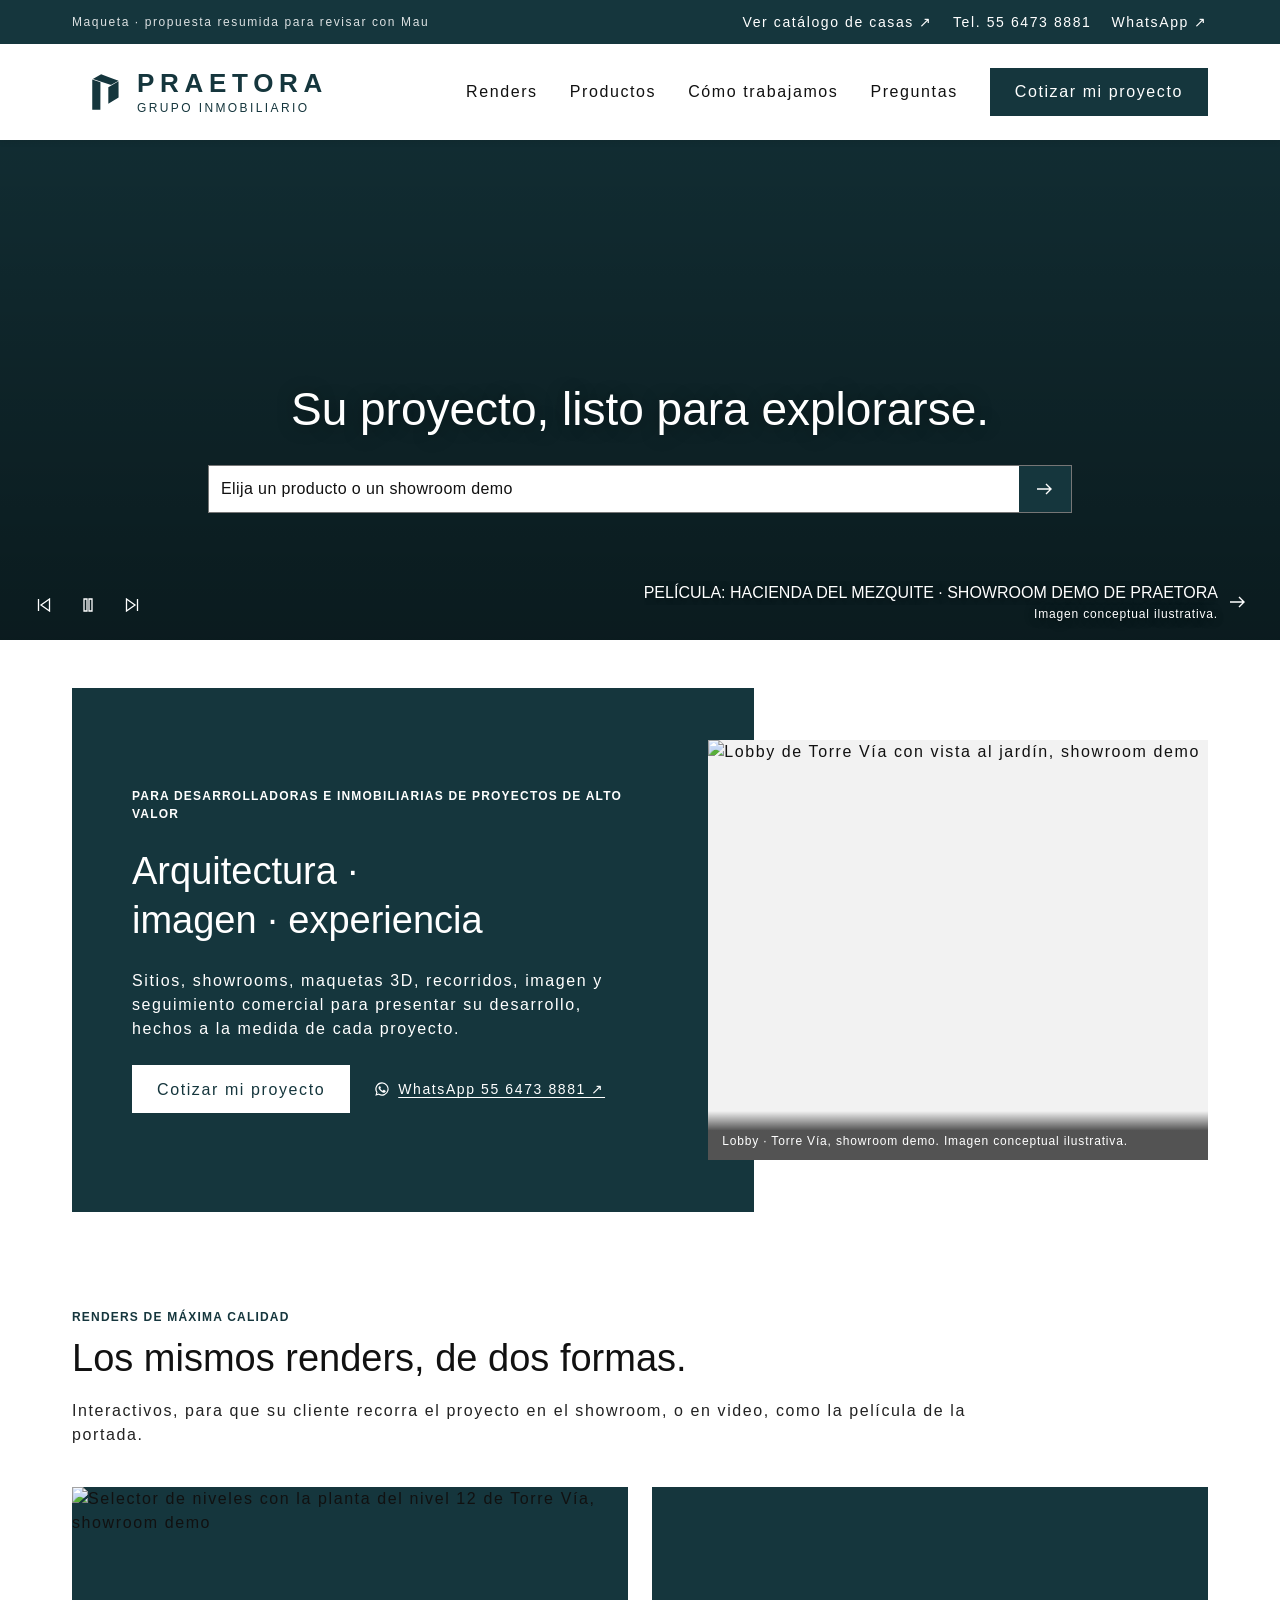
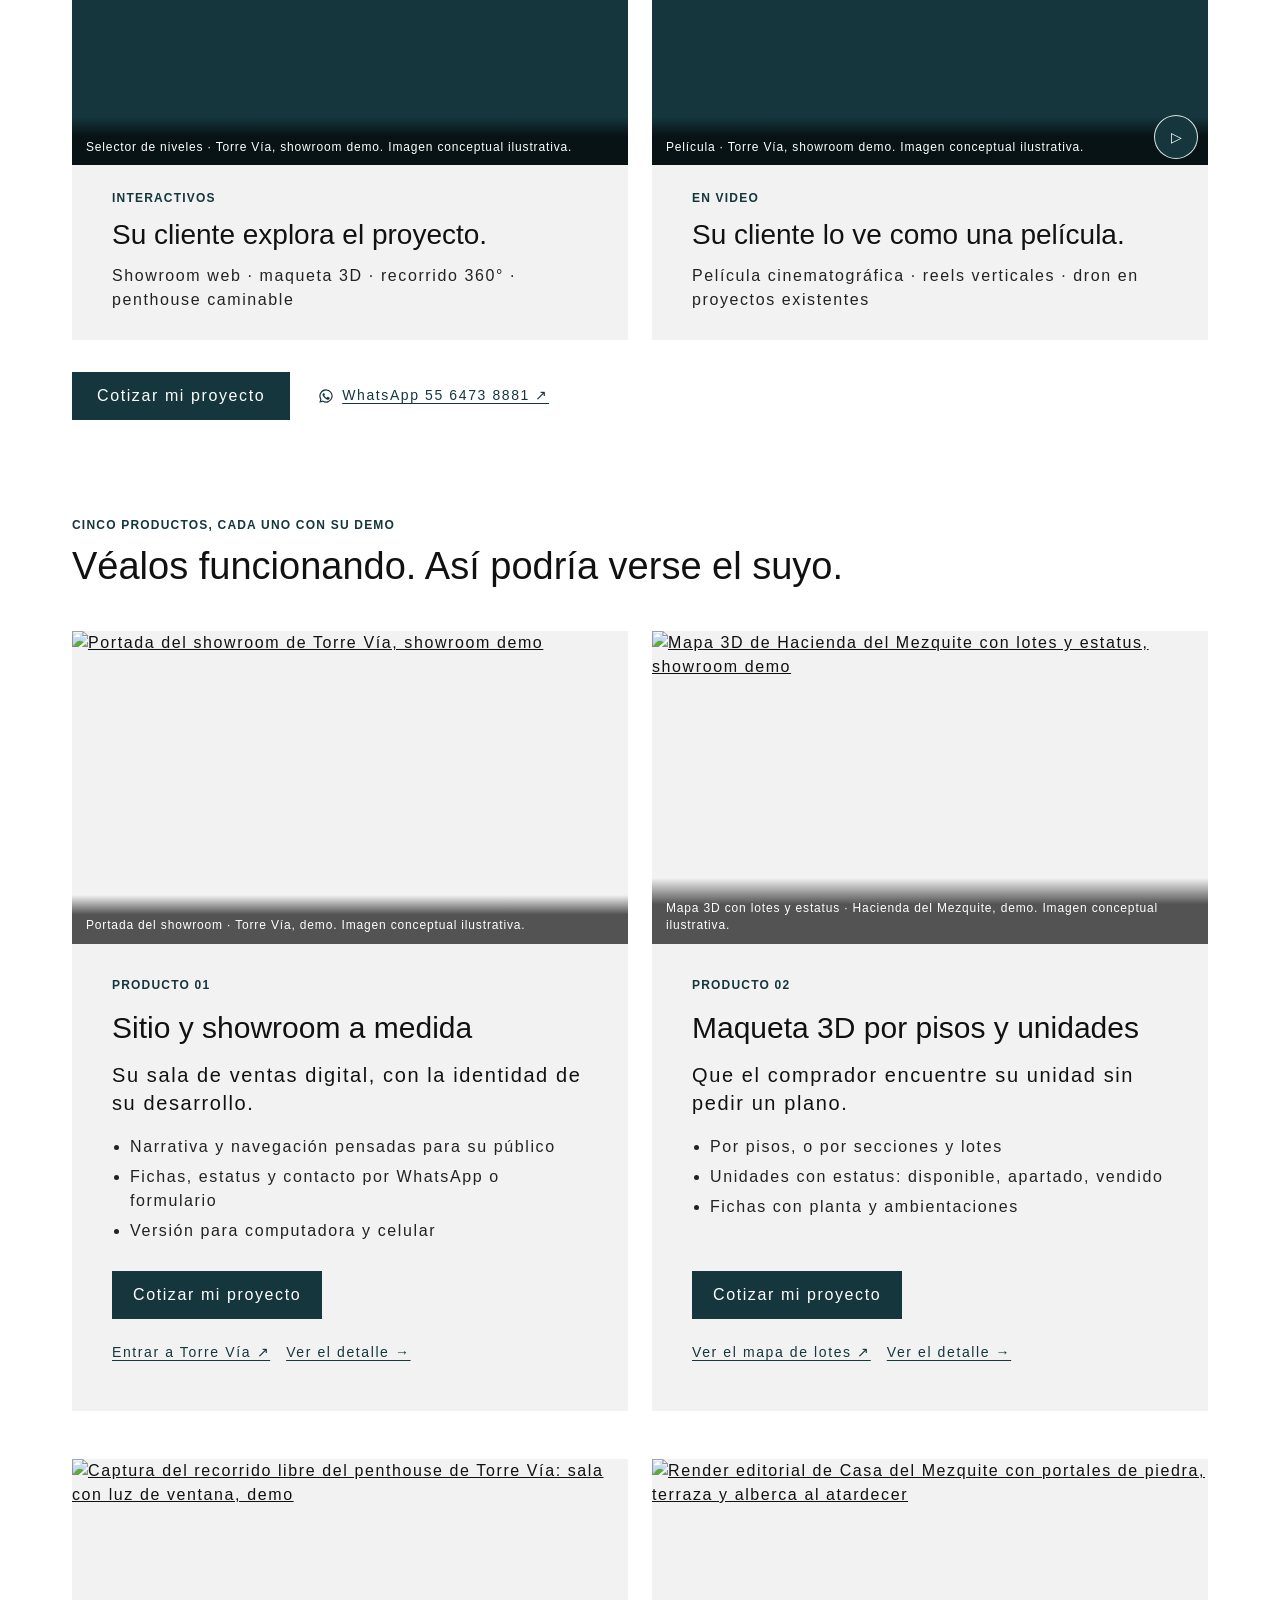
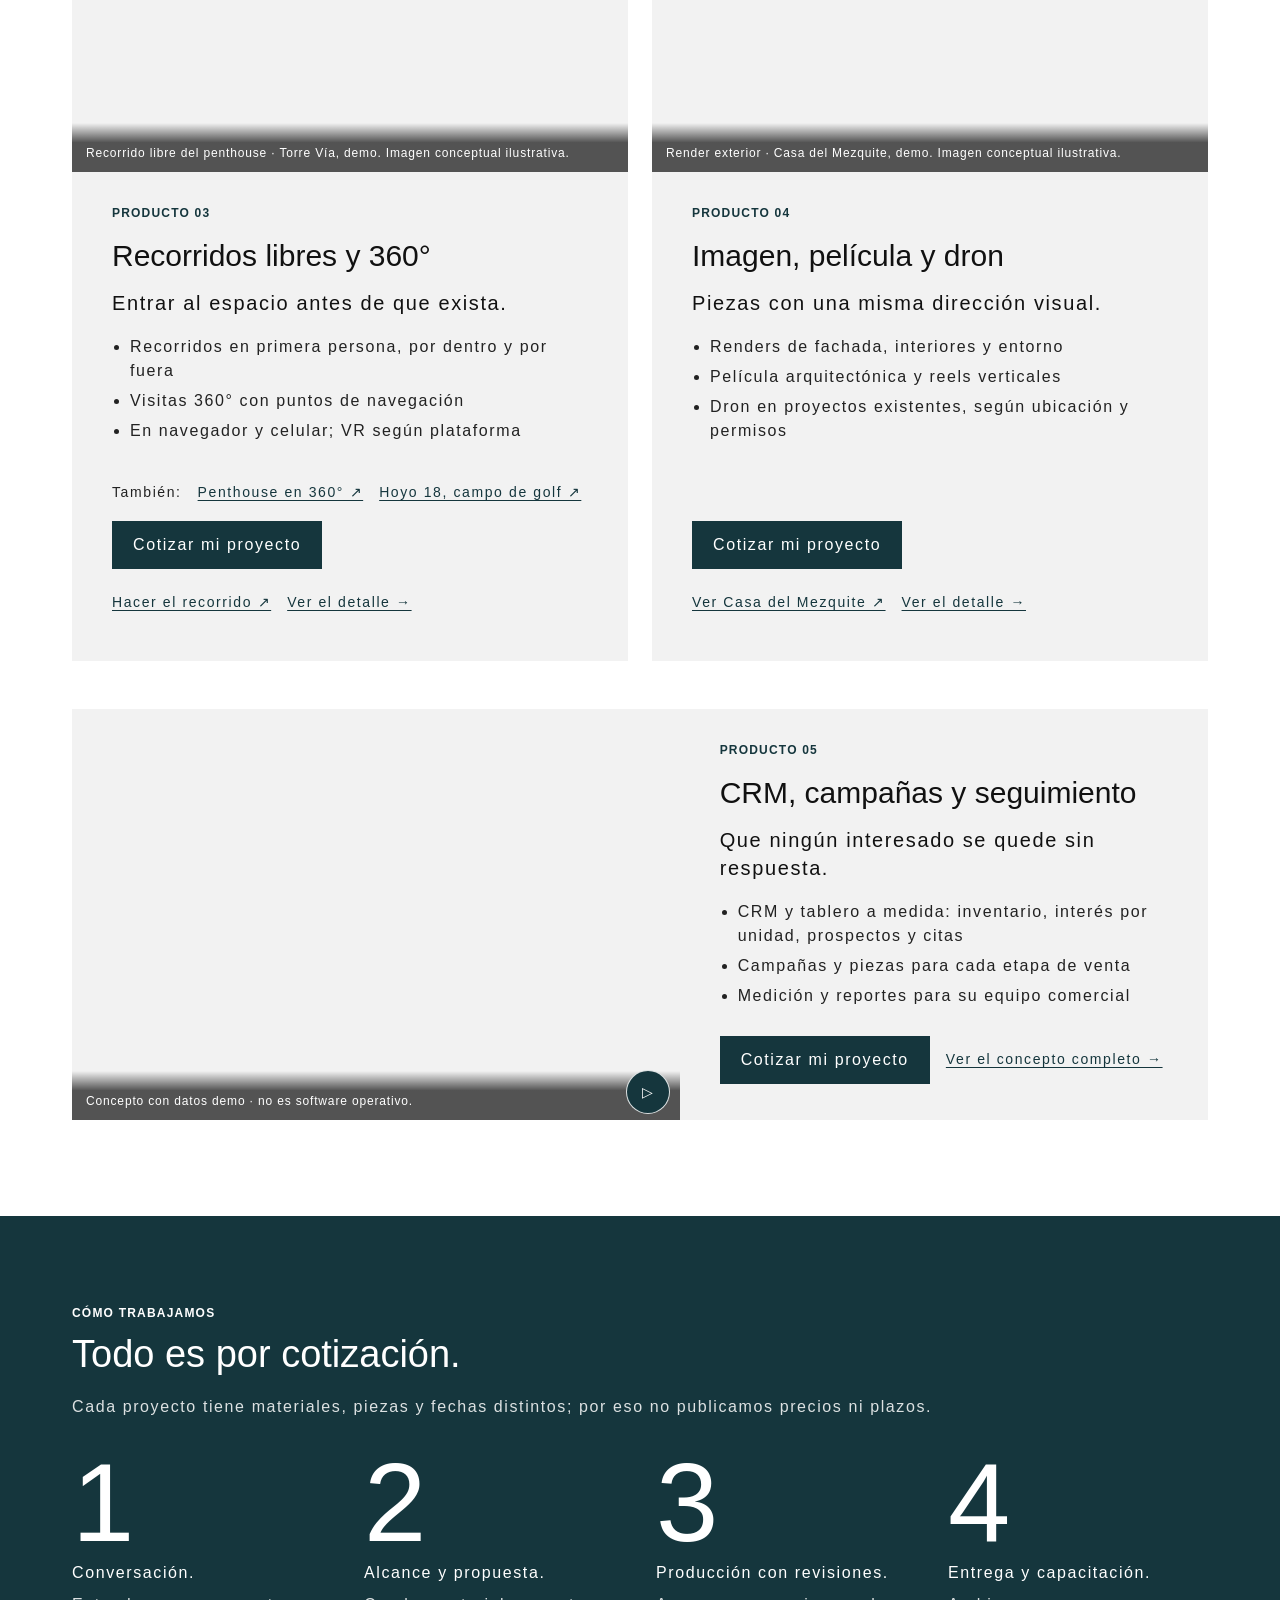
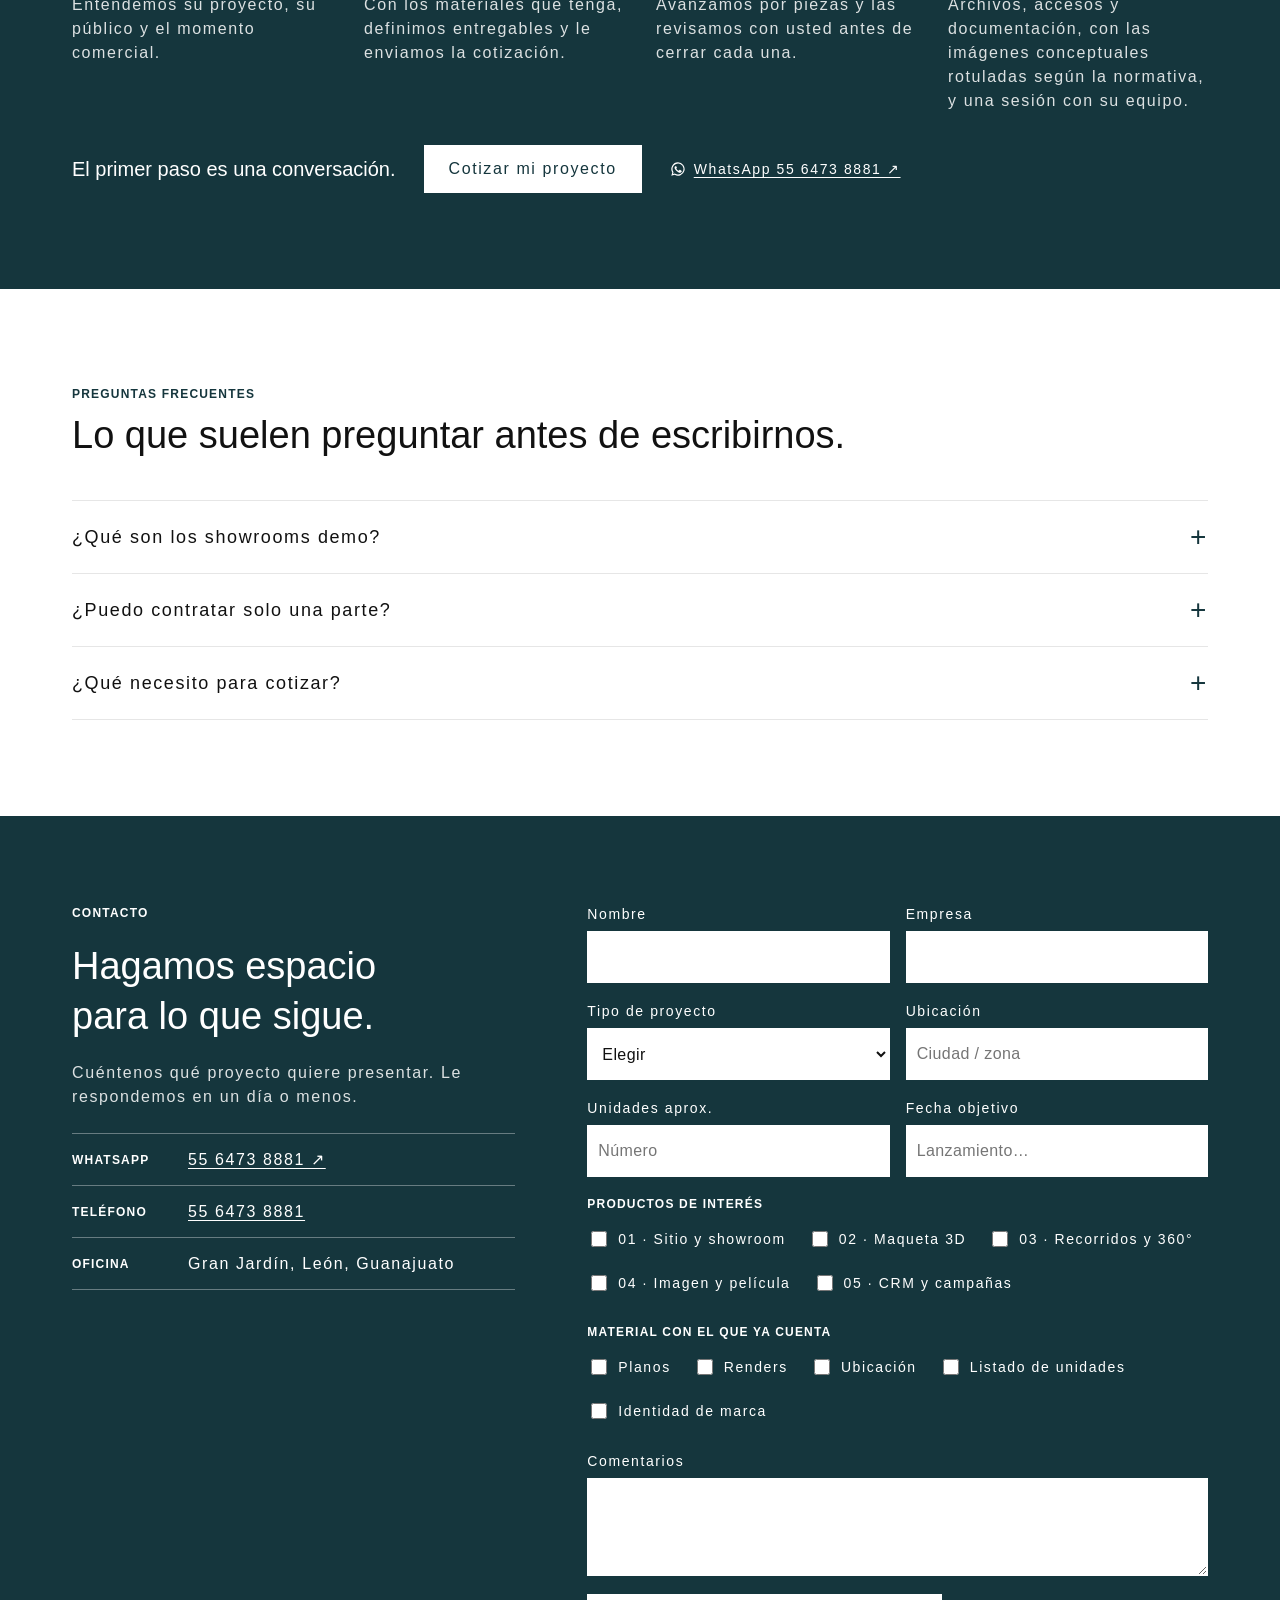
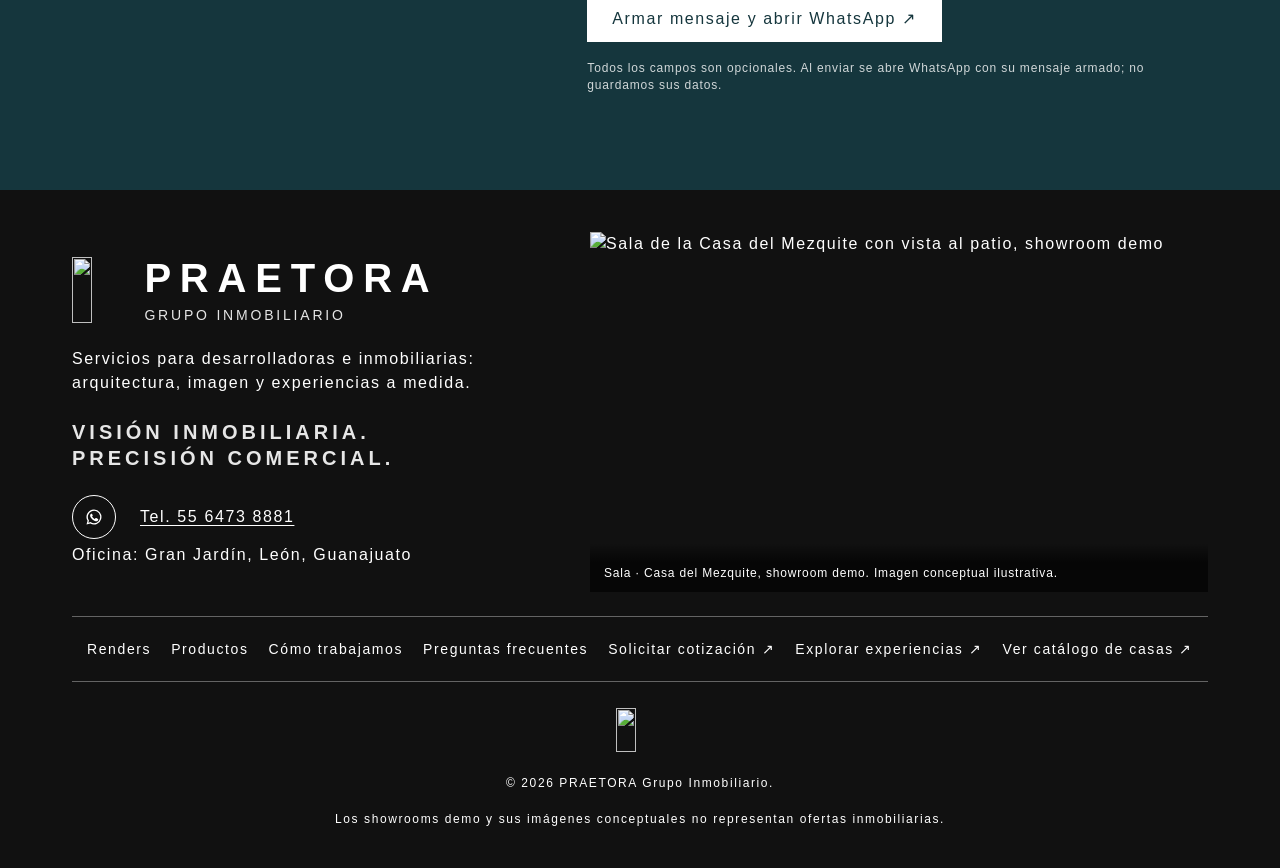
==== desarrolladores/index.html @ 9be1e118 "Vista previa del sitio V1 (PR #8) y Servicios para desarrolladores en azul Para que Julio lo muestre" ====
<!doctype html>
<html lang="es">
<head>
<meta charset="utf-8">
<meta name="viewport" content="width=device-width, initial-scale=1">
<title>Servicios PRAETORA · propuesta resumida</title>
<meta name="description" content="Maqueta de una versión resumida de servicios.praetora.mx/es: cada idea una vez, los renders en dos formas, cada producto con su demo y un solo cierre con el formulario.">
<meta name="robots" content="noindex, nofollow">
<link rel="icon" href="https://servicios.praetora.mx/brand/praetora/praetora-isotipo-negro.svg" type="image/svg+xml">
<link rel="stylesheet" href="https://use.typekit.net/eyy5hrp.css">
<style>
/* Mismo sistema que la página de Mau (Home.module.css): tipografía y medidas.
   Color: manda el azul de PRAETORA (#15363D), el del logo: botones, enlaces de acción, foco, el logo,
   la barra superior y tres bloques en azul (la intro, «Cómo trabajamos» y el contacto), nunca dos pegados.
   Lo demás, blanco y los neutros de siempre. Ningún texto por debajo de 4.5:1. */
:root{
  --white:#FFFFFF;--panel:#F2F2F2;--ink:#111111;--ink-2:#222222;--muted:#767676;
  --rule:#E6E6E6;--blue:#15363D;
  /* Sobre el azul: el texto secundario va en blanco al 85 % (9.8:1) y el chico en blanco al 80 % (8.8:1). */
  --white-85:rgba(255,255,255,.85);--white-80:rgba(255,255,255,.8);--rule-on-blue:rgba(255,255,255,.35);
  --font:"acumin-pro",-apple-system,"Segoe UI",Helvetica,Arial,sans-serif;
  --track:1.6px;--header-h:140px;--gutter:72px;
}
*,*::before,*::after{box-sizing:border-box}
[hidden]{display:none!important}
html{scroll-behavior:smooth}
body{margin:0;background:var(--white);color:var(--ink);font-family:var(--font);font-size:16px;line-height:24px;letter-spacing:var(--track);padding-top:var(--header-h);overflow-x:clip}
h1,h2,h3,h4,p,ul,ol,figure{margin:0}
a{color:inherit}
img,video{display:block}
[id]{scroll-margin-top:calc(var(--header-h) + 16px)}
a:focus-visible,button:focus-visible,input:focus-visible,select:focus-visible,summary:focus-visible,textarea:focus-visible{outline:2px solid var(--blue);outline-offset:3px}
/* Sobre azul y sobre el pie, el anillo es blanco. */
.footer :focus-visible,.unreal :focus-visible,.azul :focus-visible,.utility :focus-visible{outline-color:var(--white)!important}
/* Sobre la portada y los videos: contorno blanco con sombra #111, para que se vea sobre claro y sobre oscuro. */
.hero :focus-visible,.formaMedia :focus-visible,.prodMedia :focus-visible,.moviePlay:focus-visible{outline:2px solid var(--white)!important;outline-offset:2px!important;box-shadow:0 0 0 6px var(--ink)}
.srOnly{position:absolute!important;width:1px;height:1px;padding:0;margin:-1px;overflow:hidden;clip:rect(0 0 0 0);white-space:nowrap;border:0}
.wrap{width:min(1296px,calc(100% - 2 * var(--gutter)));margin-inline:auto}
.label,.eyebrow{font-size:12px;line-height:18px;font-weight:700;letter-spacing:1.2px;text-transform:uppercase;color:var(--blue)}
.h2{font-size:38px;line-height:49.4px;font-weight:300;letter-spacing:0;text-wrap:balance}
.lead{font-size:20px;line-height:28px;font-weight:400}
.textLink{display:inline-flex;align-items:center;gap:8px;min-height:44px;font-size:14px;line-height:21px;color:var(--blue);text-decoration:underline;text-underline-offset:3px;white-space:nowrap}
.textLink:hover{text-decoration-thickness:2px}
.textLink svg{flex:0 0 auto}
.button{display:inline-flex;align-items:center;justify-content:center;min-height:48px;padding:0 24px;background:var(--blue);color:var(--white)!important;font:500 16px/19.2px var(--font);letter-spacing:var(--track);text-decoration:none;border:1px solid var(--blue);cursor:pointer;transition:background .2s,color .2s,border-color .2s}
.button:hover{background:var(--white);color:var(--blue)!important}

/* Bloques en azul: texto blanco (el secundario al 85 %), botón invertido (blanco con texto azul),
   enlaces y casillas en blanco. */
.azul{background:var(--blue);color:var(--white)}
.azul .label,.azul .eyebrow{color:var(--white)}
.azul .textLink{color:var(--white)}
.azul .button{background:var(--white);border-color:var(--white);color:var(--blue)!important}
.azul .button:hover{background:transparent;color:var(--white)!important}

/* Encabezado */
.header{position:fixed;inset:0 0 auto 0;z-index:60;background:var(--white);box-shadow:0 2px 6px rgba(0,0,0,.08)}
/* La barra de arriba va en azul, con el texto en blanco. */
.utility{height:44px;background:var(--blue)}
.utilityInner{height:100%;display:flex;justify-content:flex-end;align-items:center;gap:20px}
.utility a{display:inline-flex;align-items:center;min-height:44px;font-size:14px;line-height:20px;text-decoration:none;color:var(--white)}
.utility a:hover{text-decoration:underline;text-underline-offset:3px}
.utilityNote{margin-right:auto;font-size:12px;line-height:18px;color:var(--white-85)}
.mainBar{height:96px}
.mainBarInner{height:100%;display:flex;align-items:center;justify-content:space-between;gap:24px}
/* El logo completo va en el azul de la marca: el isotipo oficial (praetora-simbolo.svg) y el nombre. */
.logo{display:inline-flex;align-items:center;gap:14px;min-height:44px;text-decoration:none;color:var(--blue);padding-left:16px}
.logoMark{height:44px;width:auto;aspect-ratio:477/601;flex:0 0 auto}
.logoText{display:flex;flex-direction:column}
.logoTitle{font:600 26px/1 var(--font);letter-spacing:.22em;text-transform:uppercase}
.logoSub{margin-top:6px;font:500 12px/1 var(--font);letter-spacing:.2em;text-transform:uppercase}
.nav,.navLinks{display:flex;align-items:center}
.navLinks{gap:32px;list-style:none;padding:0;margin:0 32px 0 0}
.navLinks a{display:block;font:500 16px/44px var(--font);letter-spacing:var(--track);text-decoration:none;color:var(--ink);background:linear-gradient(currentColor,currentColor) 0 100%/0 1px no-repeat;transition:background-size .25s,color .25s}
.navLinks a:hover{background-size:100% 1px;color:var(--blue)}
.barCta{display:none}
.menuButton{display:none;width:44px;height:44px;border:0;background:none;color:var(--ink);cursor:pointer;padding:10px}
.menuButton span{display:block;height:2px;background:currentColor;margin:5px 0;transition:transform .2s,opacity .2s}
.menuOpen .menuButton span:first-child{transform:translateY(7px) rotate(45deg)}
.menuOpen .menuButton span:nth-child(2){opacity:0}
.menuOpen .menuButton span:nth-child(3){transform:translateY(-7px) rotate(-45deg)}
.drawer{display:none}

/* Portada (igual a la de Mau) */
.hero{position:relative;height:500px;overflow:hidden;background:var(--blue);color:var(--white)}
.slide{position:absolute;inset:0;opacity:0;transition:opacity 1s ease}
.slideActive{opacity:1}
.slide img,.slide video{position:absolute;inset:0;width:100%;height:100%;object-fit:cover}
.heroShade{position:absolute;inset:0;background:linear-gradient(180deg,rgba(0,0,0,.18),rgba(0,0,0,.34) 45%,rgba(0,0,0,.5));pointer-events:none}
.heroCenter{position:absolute;left:50%;top:240px;transform:translateX(-50%);width:min(864px,calc(100% - 40px));display:flex;flex-direction:column;align-items:center;gap:25px;z-index:2}
.heroTitle{font:200 46px/59.8px var(--font);letter-spacing:0;text-align:center;text-shadow:0 1px 18px rgba(0,0,0,.4);text-wrap:balance}
.jump{width:100%;height:48px;display:flex;align-items:stretch;background:var(--white);border:1px solid var(--muted)}
.jump select,.jump button{border:0;background:transparent;color:var(--ink);cursor:pointer}
.jump select{flex:1;min-width:0;padding:0 12px;font:400 16px/24px var(--font);letter-spacing:.4px;appearance:none}
/* La flecha del selector es la acción: va en azul. */
.jump button{width:52px;display:grid;place-items:center;background:var(--blue);color:var(--white);transition:background .2s,color .2s}
.jump button:hover{background:var(--panel);color:var(--blue)}
.heroControls{position:absolute;left:22px;bottom:13px;display:flex;gap:0;z-index:2}
.heroControls button{width:44px;height:44px;border:0;background:none;color:var(--white);cursor:pointer;display:grid;place-items:center}
.heroCaption{position:absolute;right:34px;bottom:16px;min-height:44px;max-width:min(760px,calc(100% - 180px));display:flex;align-items:center;gap:12px;z-index:2;color:var(--white);text-decoration:none;font:400 16px/24px var(--font);letter-spacing:0;text-shadow:0 1px 10px rgba(0,0,0,.5)}
.heroCaption svg{flex:0 0 auto}
/* La leyenda cambia con la lámina (data-leyenda, data-nota y data-href en cada .slide). */
.heroCaptionText{display:flex;flex-direction:column;align-items:flex-end;min-width:0;text-align:right}
.heroCaptionTitulo{text-transform:uppercase;display:-webkit-box;-webkit-box-orient:vertical;-webkit-line-clamp:2;overflow:hidden}
.heroCaptionNota{font-size:12px;line-height:18px;letter-spacing:.84px}
.heroCaptionCorta{display:none}
.heroCaption:hover .heroCaptionTitulo{text-decoration:underline;text-underline-offset:3px}

/* Bloque partido (panel + imagen desfasada), como el de Mau; el panel va en azul (clase .azul). */
.split{position:relative;margin-top:48px}
.splitPanel{width:60%;display:flex;align-items:center;padding:60px 118px 60px 60px;min-height:calc(var(--mh,480px) + 104px)}
.splitText{display:flex;flex-direction:column;gap:24px;max-width:600px}
.splitMedia{position:absolute;top:52px;right:0;width:44%;height:var(--mh,480px);overflow:hidden;background:var(--panel)}
.splitMedia img{width:100%;height:100%;object-fit:cover}
.actions{display:flex;flex-wrap:wrap;align-items:center;gap:12px 24px}

/* Secciones */
.section{margin-top:96px}
.sectionHead{display:flex;flex-direction:column;gap:8px;margin-bottom:40px;max-width:900px}
.sectionHead p:not(.label){margin-top:8px;color:var(--ink-2)}
.caption{position:absolute;left:0;right:0;bottom:0;padding:22px 14px 10px;font-size:12px;line-height:16.8px;letter-spacing:.84px;color:var(--white);background:linear-gradient(rgba(0,0,0,0),rgba(0,0,0,.66) 40%)}
.caption.conBoton{padding-right:66px}
.moviePlay{position:absolute;right:10px;bottom:6px;z-index:2;width:44px;height:44px;border-radius:50%;border:1px solid rgba(255,255,255,.85);background:var(--blue);color:var(--white);cursor:pointer;display:grid;place-items:center;font-size:14px;letter-spacing:0}

/* CTA: uno principal y WhatsApp de apoyo */
.cta{margin-top:32px;display:flex;flex-wrap:wrap;align-items:center;gap:12px 28px}
.ctaLead{font-size:20px;line-height:28px;font-weight:300;letter-spacing:0}

/* Renders: los mismos, interactivos o en video */
.formas{display:grid;grid-template-columns:repeat(2,minmax(0,1fr));gap:24px}
.forma{display:flex;flex-direction:column;background:var(--panel)}
.formaMedia{position:relative;aspect-ratio:2/1;overflow:hidden;background:var(--blue)}
.formaMedia img,.formaMedia video{position:absolute;inset:0;width:100%;height:100%;object-fit:cover}
.formaText{display:flex;flex-direction:column;gap:10px;padding:24px 40px 28px}
.formaTitle{font-size:28px;line-height:36.4px;font-weight:300;letter-spacing:0;text-wrap:balance}
.modos{color:var(--ink-2)}

/* Recorrido en tiempo real (Unreal): arranca oculto y aparece cuando su video carga */
.unreal{margin-top:24px;display:grid;grid-template-columns:minmax(0,7fr) minmax(0,5fr);background:var(--blue);color:var(--white)}
.unrealMedia{position:relative;aspect-ratio:21/9;overflow:hidden;background:var(--blue)}
.unrealMedia video{position:absolute;inset:0;width:100%;height:100%;object-fit:cover}
.unrealText{display:flex;flex-direction:column;justify-content:center;gap:14px;padding:40px 48px}
.unreal .label{color:var(--white)}
.unrealTitle{font-size:34px;line-height:44.2px;font-weight:300;letter-spacing:0}

/* Productos: cada uno una vez, con su demo y una imagen */
.prodGrid{display:grid;grid-template-columns:1fr 1fr;gap:48px 24px}
.prod{display:flex;flex-direction:column;background:var(--panel)}
.prodMedia{position:relative;display:block;aspect-ratio:16/9;overflow:hidden;background:var(--panel)}
.prodMedia img,.prodMedia video{width:100%;height:100%;object-fit:cover;transition:transform .6s ease}
a.prodMedia:hover img{transform:scale(1.03)}
.prodPanel{flex:1;display:flex;flex-direction:column;gap:14px;padding:32px 40px 36px}
.prodTitle{font-size:30px;line-height:39px;font-weight:300;letter-spacing:0;text-wrap:balance}
.prodPanel .lead{margin-bottom:4px}
.gives{margin:0;padding-left:18px;display:grid;gap:6px;color:var(--ink-2)}
.prodFoot{margin-top:auto;padding-top:14px;display:flex;flex-direction:column;gap:6px}
.prodFoot .actions{gap:12px 16px}
.prodFoot .button{padding:0 20px}
/* Los enlaces de cada producto van juntos: al lado del botón si caben, si no, en su propio renglón; en el cel, uno bajo otro. */
.prodLinks{display:flex;flex-wrap:wrap;align-items:center;gap:0 16px}
.more{display:flex;align-items:baseline;gap:0 16px;font-size:14px;line-height:21px;color:var(--ink-2)}
.moreLinks{display:flex;flex-wrap:wrap;gap:0 16px;min-width:0}
.more a{display:inline-flex;align-items:center;min-height:44px;color:var(--blue);text-underline-offset:3px;white-space:nowrap}
.more a:hover{text-decoration-thickness:2px}
.prodWide{grid-column:1 / -1;display:grid;grid-template-columns:minmax(0,1.15fr) minmax(0,1fr)}
.prodWide .prodMedia{aspect-ratio:auto;min-height:100%}
.prodWide .prodMedia video{position:absolute;inset:0}

/* Cómo trabajamos: un solo bloque, en una banda azul a todo lo ancho */
.banda{padding:88px 0 96px}
.steps{list-style:none;padding:0;display:grid;grid-template-columns:repeat(4,minmax(0,1fr));gap:40px 32px}
.step{display:flex;flex-direction:column;gap:14px}
.stepNum{font:200 112px/88px var(--font);letter-spacing:0;color:var(--blue)}
.stepBody{display:flex;flex-direction:column;gap:8px}
.stepTitle{font-size:16px;line-height:24px;font-weight:500}
.stepBody p{color:var(--ink-2)}
.azul .stepNum{color:var(--white)}
.azul .sectionHead p:not(.label),.azul .stepBody p{color:var(--white-85)}

/* Preguntas: la cruz y la pregunta abierta, en azul */
.faqList{border-top:1px solid var(--rule)}
.faqList details{border-bottom:1px solid var(--rule)}
.faqList summary{list-style:none;cursor:pointer;display:flex;justify-content:space-between;align-items:center;gap:24px;padding:22px 0;font-size:18px;line-height:27px;transition:color .2s}
.faqList summary:hover,.faqList details[open] summary{color:var(--blue)}
.faqList summary::-webkit-details-marker{display:none}
.faqList summary::after{content:"+";flex:0 0 auto;font:200 28px/1 var(--font);color:var(--blue)}
.faqList details[open] summary::after{content:"–"}
.faqList details p{padding:0 48px 24px 0;color:var(--ink-2);max-width:900px}

/* Cierre único: formulario, WhatsApp, teléfono y oficina; va en azul (clase .azul), con los campos en blanco */
.contact{margin-top:96px;padding:88px 0 96px}
.contactInner{display:grid;grid-template-columns:minmax(0,5fr) minmax(0,7fr);gap:48px 72px;align-items:start}
.contactText{display:flex;flex-direction:column;gap:20px}
.contactText h2{font-size:38px;line-height:49.4px;font-weight:300;letter-spacing:0}
.contactText p:not(.eyebrow){color:var(--ink-2)}
.datos{list-style:none;padding:0;margin:4px 0 0;border-top:1px solid var(--rule)}
.datos li{display:grid;grid-template-columns:104px minmax(0,1fr);align-items:center;gap:12px;min-height:52px;border-bottom:1px solid var(--rule)}
.dato{font:700 12px/18px var(--font);letter-spacing:1.2px;text-transform:uppercase;color:var(--blue)}
.datos a{display:inline-flex;align-items:center;min-height:44px;text-underline-offset:3px}
.quoteForm{display:flex;flex-direction:column;gap:18px}
.quoteForm label{display:flex;flex-direction:column;gap:6px;font-size:14px;line-height:21px}
.quoteForm input:not([type=checkbox]),.quoteForm select,.quoteForm textarea{width:100%;min-height:52px;border:1px solid var(--muted);border-radius:0;background:var(--white);padding:12px 10px;font:400 16px/24px var(--font);letter-spacing:.4px;color:var(--ink)}
.quoteForm textarea{min-height:96px;resize:vertical}
.fieldRow{display:grid;grid-template-columns:1fr 1fr;gap:16px}
.quoteForm fieldset{border:0;padding:0;margin:0}
.quoteForm legend{padding:0;margin-bottom:4px;font:700 12px/18px var(--font);letter-spacing:1.2px;text-transform:uppercase;color:var(--blue)}
.checks{display:flex;flex-wrap:wrap;gap:0 22px}
.checks label{flex-direction:row;align-items:center;gap:8px;min-height:44px;cursor:pointer}
.checks input{width:16px;height:16px;accent-color:var(--blue)}
.quoteForm button[type=submit]{align-self:flex-start;min-height:48px;padding:0 24px;border:1px solid var(--blue);background:var(--blue);color:var(--white);cursor:pointer;font:500 16px/19.2px var(--font);letter-spacing:var(--track);transition:background .2s,color .2s}
.quoteForm button[type=submit]:hover{background:var(--white);color:var(--blue)}
.formLead{font-size:12px;line-height:16.8px;letter-spacing:.84px;color:var(--muted)}
/* El cierre sobre azul */
.azul .contactText p:not(.eyebrow){color:var(--white-85)}
.azul .datos,.azul .datos li{border-color:var(--rule-on-blue)}
.azul .dato,.azul .quoteForm legend{color:var(--white)}
.azul .quoteForm input:not([type=checkbox]),.azul .quoteForm select,.azul .quoteForm textarea{border-color:var(--white)}
.azul .checks input{accent-color:var(--white)}
.azul .quoteForm button[type=submit]{background:var(--white);border-color:var(--white);color:var(--blue)}
.azul .quoteForm button[type=submit]:hover{background:transparent;color:var(--white)}
.azul .formLead{color:var(--white-80)}

/* Pie (igual al de Mau, con el contacto) */
.footer{background:var(--ink);color:var(--white);padding:42px 0 40px}
.footerTop{display:grid;grid-template-columns:minmax(min-content,1fr) minmax(0,618px);gap:40px 84px;align-items:center}
.footerBrand{display:flex;flex-direction:column;gap:24px}
.footerBrand .logo{color:var(--white);padding-left:0;gap:20px}
.footerBrand .logoTitle{font-size:40px}
.footerBrand .logoMark{height:66px}
.footerBrand .logoSub{font-size:14px;color:var(--rule);margin-top:10px}
.footerBrand p{max-width:600px}
.footerMotto{font:600 20px/26px var(--font)!important;letter-spacing:4px;text-transform:uppercase;color:var(--rule)}
.footerContacto{display:flex;flex-wrap:wrap;align-items:center;gap:4px 24px}
.footerContacto a{display:inline-flex;align-items:center;min-height:44px;color:var(--white);text-underline-offset:3px}
.redonda{width:44px;height:44px;border:1px solid var(--white);border-radius:50%;justify-content:center}
.footerMedia{position:relative;height:360px;overflow:hidden}
.footerMedia img{width:100%;height:100%;object-fit:cover}
.footerLinks{margin:24px 0 0;border-top:1px solid rgba(255,255,255,.35);border-bottom:1px solid rgba(255,255,255,.35);padding:10px 0;display:flex;flex-wrap:wrap;justify-content:center;gap:0 20px;list-style:none}
.footerLinks a{display:inline-flex;align-items:center;min-height:44px;font-size:14px;line-height:21px;text-decoration:none;color:var(--white)}
.footerLinks a:hover{text-decoration:underline;text-underline-offset:3px}
.footerMark{margin:26px auto 0;display:flex;justify-content:center}
.footerMark img{height:44px;width:auto}
.legal{margin-top:22px;display:flex;flex-direction:column;gap:18px;text-align:center;font-size:12px;line-height:18px}

@media (max-width:1199px){
  :root{--gutter:40px}
  .navLinks{gap:20px;margin-right:20px}
  .splitPanel{padding-right:90px}
  .prodPanel,.formaText{padding:28px 32px 32px}
  .unrealText{padding:32px}
  .steps{grid-template-columns:repeat(2,minmax(0,1fr))}
}
/* Menú de hamburguesa hasta 1099 px: a 1024 el menú completo ya no cabe en un renglón.
   Junto al ☰ queda un «Cotizar» compacto, para que el cel tenga CTA desde la primera pantalla. */
@media (max-width:1099px){
  :root{--header-h:56px}
  .utility{display:none}
  .mainBar{height:56px}
  .mainBarInner{gap:8px}
  .logo{padding-left:0;gap:10px}
  .logoTitle{font-size:20px}
  .logoSub{font-size:12px;letter-spacing:.06em;margin-top:4px}
  .logoMark{height:32px}
  .nav{display:none}
  .barCta{display:inline-flex;margin-left:auto;min-height:44px;padding:0 16px;white-space:nowrap}
  .menuButton{display:block;margin-right:-10px}
  .drawer{display:block;position:fixed;inset:56px 0 0 0;background:var(--white);padding:24px 20px 40px;overflow-y:auto;transform:translateY(-8px);opacity:0;visibility:hidden;transition:opacity .2s,transform .2s,visibility .2s}
  .menuOpen .drawer{opacity:1;visibility:visible;transform:none}
  .drawer ul{list-style:none;padding:0;margin:0 0 24px;border-top:1px solid var(--rule)}
  .drawer li a{display:block;padding:16px 0;border-bottom:1px solid var(--rule);text-decoration:none;font-size:18px;line-height:27px}
  .drawer li a:hover{color:var(--blue)}
  .drawerUtility{display:flex;flex-direction:column;gap:4px;margin-top:24px}
  .drawerUtility a{display:flex;align-items:center;min-height:44px;font-size:14px;color:var(--blue);text-underline-offset:3px}
  .footerTop{grid-template-columns:1fr}
}
@media (max-width:960px){
  .prodGrid{grid-template-columns:1fr}
  .prodWide{grid-template-columns:1fr}
  .prodWide .prodMedia{aspect-ratio:16/9;min-height:0}
  .unreal{grid-template-columns:1fr}
  .unrealMedia{aspect-ratio:16/9}
  .contactInner{grid-template-columns:1fr;gap:32px}
}
@media (max-width:767px){
  :root{--gutter:20px}
  .h2,.contactText h2{font-size:28px;line-height:36.4px}
  .hero{height:325px}
  .heroCenter{top:109px;gap:18px}
  .heroTitle{font-size:28px;line-height:36.4px}
  .jump select{font-size:14px;letter-spacing:0;padding:0 10px}
  .heroControls{left:4px;bottom:4px}
  .heroCaption{right:14px;bottom:4px;max-width:calc(100% - 150px);font-size:13px;line-height:18px}
  .heroCaptionNota{line-height:16px}
  .heroCaption{gap:8px}
  .heroCaptionLarga{display:none}
  .heroCaptionCorta{display:inline}
  .split{margin-top:24px;display:flex;flex-direction:column}
  .splitMedia{position:relative;inset:auto;width:100%;height:240px}
  .splitPanel{width:100%;margin-left:0;min-height:0;padding:24px 24px 32px}
  .section,.contact{margin-top:72px}
  .banda,.contact{padding:56px 0 64px}
  .sectionHead{margin-bottom:28px}
  .formas{grid-template-columns:1fr;gap:32px}
  .formaMedia{aspect-ratio:16/9}
  .formaText{padding:24px 24px 28px}
  .formaTitle{font-size:24px;line-height:31.2px}
  .unreal{margin-top:32px}
  .unrealText{padding:24px 24px 28px;gap:10px}
  .unrealTitle{font-size:26px;line-height:33.8px}
  .cta{margin-top:28px;gap:4px 24px}
  .ctaLead{flex-basis:100%;font-size:18px;line-height:26px;margin-bottom:8px}
  .prodGrid{gap:32px}
  .prodPanel{padding:24px 24px 28px;gap:12px}
  .prodLinks,.more,.moreLinks{flex-direction:column;align-items:flex-start}
  .prodTitle{font-size:26px;line-height:33.8px}
  .lead{font-size:18px;line-height:26px}
  .steps{grid-template-columns:1fr;gap:28px}
  .step{display:grid;grid-template-columns:72px 1fr;gap:0 16px;align-items:start}
  .stepNum{font-size:100px;line-height:80px;text-align:center}
  .stepBody{padding-top:4px}
  .faqList summary{font-size:16px;line-height:24px}
  .faqList details p{padding-right:0}
  .contactInner{grid-template-columns:1fr;gap:32px}
  .datos li{grid-template-columns:96px minmax(0,1fr)}
  .fieldRow{grid-template-columns:1fr}
  .quoteForm input:not([type=checkbox]),.quoteForm select{font-size:15px;letter-spacing:0;padding:12px 8px}
  .quoteForm button[type=submit]{align-self:stretch;padding:0 16px;letter-spacing:.6px}
  .footerTop{grid-template-columns:1fr}
  .footerBrand .logoTitle{font-size:30px}
  .footerBrand .logoMark{height:50px}
  .footerMotto{font-size:16px!important;letter-spacing:3px}
  .footerMedia{height:240px}
}
@media (prefers-reduced-motion:reduce){
  html{scroll-behavior:auto}
  .slide,.prodMedia img{transition:none!important}
}
</style>
</head>
<body>

<header class="header" id="arriba">
  <div class="utility">
    <div class="wrap utilityInner">
      <span class="utilityNote">Maqueta · propuesta resumida para revisar con Mau</span>
      <a href="../catalogo.html">Ver catálogo de casas ↗︎</a>
      <a href="tel:+525564738881">Tel. 55 6473 8881</a>
      <a href="https://wa.me/525564738881?text=Hola%2C%20conoc%C3%AD%20los%20servicios%20de%20PRAETORA%20para%20desarrolladoras%20e%20inmobiliarias.%20Me%20interesa%20cotizar%20la%20presentaci%C3%B3n%20de%20mi%20proyecto." target="_blank" rel="noopener noreferrer">WhatsApp ↗︎</a>
    </div>
  </div>
  <div class="mainBar">
    <div class="wrap mainBarInner">
      <a href="../" class="logo" translate="no" aria-label="PRAETORA Grupo Inmobiliario: ir a praetora.mx">
        <!-- Isotipo oficial (praetora-simbolo.svg, #15363D), con el mismo margen que el isotipo negro de Mau para que ocupe lo mismo. -->
        <svg class="logoMark" viewBox="-41.85 -41.85 344.18 433.66" width="477" height="601" aria-hidden="true" focusable="false"><path fill="#15363D" d="M80.727 125.712L80.22 349.958L0 349.946L0.01 52.205L81.03 77.79ZM259.808 230.186L158.597 289.767L158.568 128.267L259.245 70.1ZM259.454 63.139L188.469 103.695C186.452 104.847 181.695 103.99 179.086 103.217L5.846 47.31L87.668 0L198.535 41.79Z"/></svg>
        <span class="logoText"><span class="logoTitle">PRAETORA</span><span class="logoSub">Grupo Inmobiliario</span></span>
      </a>
      <nav class="nav" aria-label="Navegación principal">
        <ul class="navLinks">
          <li><a href="#renders">Renders</a></li>
          <li><a href="#servicios">Productos</a></li>
          <li><a href="#como-trabajamos">Cómo trabajamos</a></li>
          <li><a href="#preguntas">Preguntas</a></li>
        </ul>
        <a href="#contacto" class="button">Cotizar mi proyecto</a>
      </nav>
      <a href="#contacto" class="button barCta">Cotizar</a>
      <button type="button" class="menuButton" aria-expanded="false" aria-controls="menu-servicios" aria-label="Abrir menú"><span></span><span></span><span></span></button>
    </div>
  </div>
  <div id="menu-servicios" class="drawer">
    <ul>
      <li><a href="#renders">Renders</a></li>
      <li><a href="#servicios">Productos</a></li>
      <li><a href="#como-trabajamos">Cómo trabajamos</a></li>
      <li><a href="#preguntas">Preguntas</a></li>
    </ul>
    <a href="#contacto" class="button">Cotizar mi proyecto</a>
    <div class="drawerUtility">
      <a href="https://wa.me/525564738881?text=Hola%2C%20conoc%C3%AD%20los%20servicios%20de%20PRAETORA%20para%20desarrolladoras%20e%20inmobiliarias.%20Me%20interesa%20cotizar%20la%20presentaci%C3%B3n%20de%20mi%20proyecto." target="_blank" rel="noopener noreferrer">WhatsApp 55 6473 8881 ↗︎</a>
      <a href="tel:+525564738881">Llamar al 55 6473 8881</a>
      <a href="../catalogo.html">Ver catálogo de casas ↗︎</a>
    </div>
  </div>
</header>

<main id="contenido">

  <!-- 1 · Portada: igual a la actual -->
  <section class="hero" aria-roledescription="carrusel" aria-label="PRAETORA: experiencias arquitectónicas">
    <!-- Cada lámina lleva su leyenda (data-leyenda), su nota (data-nota, en las vistas generadas) y su enlace (data-href). -->
    <div class="slide slideActive" data-leyenda="Película: Hacienda del Mezquite&nbsp;· showroom demo de PRAETORA" data-corta="Hacienda del Mezquite&nbsp;· showroom demo" data-nota="Imagen conceptual ilustrativa." data-href="https://servicios.praetora.mx/es/desarrollos/hacienda-del-mezquite">
      <video muted playsinline loop autoplay preload="metadata" data-auto poster="https://servicios.praetora.mx/renders/hacienda-entrada-hero.png" aria-label="Entrada de Hacienda del Mezquite, showroom demo">
        <source src="https://servicios.praetora.mx/tours/hacienda-recorrido.mp4" type="video/mp4">
      </video>
    </div>
    <div class="slide" data-leyenda="Render: Torre Vía al atardecer&nbsp;· showroom demo de PRAETORA" data-corta="Torre Vía&nbsp;· showroom demo" data-nota="Imagen conceptual ilustrativa." data-href="https://servicios.praetora.mx/es/desarrollos/torre-via"><img src="https://servicios.praetora.mx/renders/torre-via/flow/arrival-poster-v18-r4-landscape.webp" alt="Torre Vía al atardecer, showroom demo" loading="lazy"></div>
    <div class="slide" data-leyenda="Render: patio de la Casa del Mezquite&nbsp;· showroom demo de PRAETORA" data-corta="Casa del Mezquite&nbsp;· showroom demo" data-nota="Imagen conceptual ilustrativa." data-href="https://servicios.praetora.mx/es/residencias/casa-del-mezquite"><img src="https://servicios.praetora.mx/showroom-media/praetora-services/20261015-v2/mezquite-patio-editorial-v1.webp" alt="Patio de la Casa del Mezquite, showroom demo" loading="lazy"></div>
    <div class="heroShade"></div>
    <div class="heroCenter">
      <h1 class="heroTitle">Su proyecto, listo para explorarse.</h1>
      <form class="jump" id="ir">
        <label class="srOnly" for="ir-a">Ir a un producto o a un showroom demo</label>
        <select id="ir-a">
          <option value="" selected>Elija un producto o un showroom demo</option>
          <optgroup label="Productos">
            <option value="https://servicios.praetora.mx/es/servicios/sitio-y-showroom">Sitio y showroom a medida</option>
            <option value="https://servicios.praetora.mx/es/servicios/maqueta-3d">Maqueta 3D por pisos y unidades</option>
            <option value="https://servicios.praetora.mx/es/servicios/recorridos-360">Recorridos libres y 360°</option>
            <option value="https://servicios.praetora.mx/es/servicios/imagen-pelicula-y-dron">Imagen, película y dron</option>
            <option value="https://servicios.praetora.mx/es/servicios/crm-y-campanas">CRM, campañas y seguimiento</option>
          </optgroup>
          <optgroup label="Showrooms y recorridos demo">
            <option value="https://servicios.praetora.mx/es/desarrollos/torre-via">Torre Vía</option>
            <option value="https://servicios.praetora.mx/es/desarrollos/hacienda-del-mezquite">Hacienda del Mezquite</option>
            <option value="https://servicios.praetora.mx/es/recorridos/torre-via-penthouse">Penthouse caminable</option>
            <option value="https://servicios.praetora.mx/es/recorridos/torre-via-penthouse-360">Penthouse en 360°</option>
            <option value="https://servicios.praetora.mx/es/recorridos/casa-del-mezquite">Casa del Mezquite</option>
            <option value="https://servicios.praetora.mx/es/recorridos/hoyo-18">Hoyo 18, campo de golf</option>
          </optgroup>
        </select>
        <button type="submit" aria-label="Ir"><svg width="16" height="12" viewBox="0 0 16 12" aria-hidden="true"><path d="M0 6h14M9 1l5 5-5 5" fill="none" stroke="currentColor" stroke-width="1.4"/></svg></button>
      </form>
    </div>
    <div class="heroControls">
      <button type="button" data-ir="-1" aria-label="Imagen anterior"><svg width="14" height="14" viewBox="0 0 14 14" aria-hidden="true"><path d="M1.5 1v12M12.5 1 4 7l8.5 6Z" fill="none" stroke="currentColor" stroke-width="1.3"/></svg></button>
      <button type="button" data-pausa aria-label="Pausar la portada"><svg width="14" height="14" viewBox="0 0 14 14" aria-hidden="true"><path d="M3 1h3v12H3zM8 1h3v12H8z" fill="none" stroke="currentColor" stroke-width="1.3"/></svg></button>
      <button type="button" data-ir="1" aria-label="Imagen siguiente"><svg width="14" height="14" viewBox="0 0 14 14" aria-hidden="true"><path d="M12.5 1v12M1.5 1 10 7l-8.5 6Z" fill="none" stroke="currentColor" stroke-width="1.3"/></svg></button>
    </div>
    <a class="heroCaption" href="https://servicios.praetora.mx/es/desarrollos/hacienda-del-mezquite"><span class="heroCaptionText"><span class="heroCaptionTitulo"><span class="heroCaptionLarga">Película: Hacienda del Mezquite&nbsp;· showroom demo de PRAETORA</span><span class="heroCaptionCorta">Hacienda del Mezquite&nbsp;· showroom demo</span></span><span class="heroCaptionNota">Imagen conceptual ilustrativa.</span></span><svg width="16" height="12" viewBox="0 0 16 12" aria-hidden="true"><path d="M0 6h14M9 1l5 5-5 5" fill="none" stroke="currentColor" stroke-width="1.4"/></svg></a>
  </section>

  <!-- 2 · Qué es y para quién; primer CTA después de la portada -->
  <section class="wrap split" style="--mh:420px" aria-labelledby="intro-t">
    <div class="splitPanel azul">
      <div class="splitText">
        <p class="label">Para desarrolladoras e inmobiliarias de proyectos de alto valor</p>
        <h2 id="intro-t" class="h2">Arquitectura&nbsp;· imagen&nbsp;· experiencia</h2>
        <p>Sitios, showrooms, maquetas 3D, recorridos, imagen y seguimiento comercial para presentar su desarrollo, hechos a la medida de cada proyecto.</p>
        <div class="actions">
          <a href="#contacto" class="button">Cotizar mi proyecto</a>
          <a class="textLink" href="https://wa.me/525564738881?text=Hola%2C%20conoc%C3%AD%20los%20servicios%20de%20PRAETORA%20para%20desarrolladoras%20e%20inmobiliarias.%20Me%20interesa%20cotizar%20la%20presentaci%C3%B3n%20de%20mi%20proyecto." target="_blank" rel="noopener noreferrer"><svg width="16" height="16" viewBox="0 0 24 24" aria-hidden="true"><path fill="currentColor" d="M12 2a10 10 0 0 0-8.6 15.1L2 22l5-1.3A10 10 0 1 0 12 2Zm0 18.2a8.2 8.2 0 0 1-4.2-1.2l-.3-.2-3 .8.8-2.9-.2-.3A8.2 8.2 0 1 1 12 20.2Zm4.5-6.1c-.2-.1-1.5-.7-1.7-.8-.2-.1-.4-.1-.6.1l-.8 1c-.1.2-.3.2-.5.1a6.7 6.7 0 0 1-3.3-2.9c-.3-.4.2-.4.7-1.3.1-.2 0-.3 0-.4l-.8-1.8c-.2-.5-.4-.4-.6-.4h-.5a1 1 0 0 0-.7.3 3 3 0 0 0-.9 2.2 5.2 5.2 0 0 0 1.1 2.7 11.8 11.8 0 0 0 4.5 4c1.7.7 2.3.8 3.2.7a2.7 2.7 0 0 0 1.8-1.3 2.2 2.2 0 0 0 .2-1.3c-.1-.1-.2-.2-.5-.3Z"/></svg>WhatsApp 55 6473 8881 ↗︎</a>
        </div>
      </div>
    </div>
    <figure class="splitMedia"><img src="https://servicios.praetora.mx/showroom-media/praetora-services/20261018-v3/p06.webp" alt="Lobby de Torre Vía con vista al jardín, showroom demo"><figcaption class="caption">Lobby · Torre Vía, showroom demo. Imagen conceptual ilustrativa.</figcaption></figure>
  </section>

  <!-- 3 · Renders de máxima calidad: los mismos, interactivos o en video; aquí entra el recorrido en Unreal -->
  <section id="renders" class="wrap section" aria-labelledby="renders-t">
    <div class="sectionHead">
      <p class="label">Renders de máxima calidad</p>
      <h2 id="renders-t" class="h2">Los mismos renders, de dos formas.</h2>
      <p>Interactivos, para que su cliente recorra el proyecto en el showroom, o en video, como la película de la portada.</p>
    </div>
    <div class="formas">
      <article class="forma" aria-labelledby="forma1-t">
        <figure class="formaMedia">
          <img src="https://servicios.praetora.mx/showroom-media/praetora-services/demos/s2-planta-nivel12.webp" alt="Selector de niveles con la planta del nivel 12 de Torre Vía, showroom demo" loading="lazy" width="1425" height="868">
          <figcaption class="caption">Selector de niveles · Torre Vía, showroom demo. Imagen conceptual ilustrativa.</figcaption>
        </figure>
        <div class="formaText">
          <p class="label">Interactivos</p>
          <h3 id="forma1-t" class="formaTitle">Su cliente explora el proyecto.</h3>
          <p class="modos">Showroom web&nbsp;· maqueta 3D&nbsp;· recorrido 360°&nbsp;· penthouse caminable</p>
        </div>
      </article>
      <article class="forma" aria-labelledby="forma2-t">
        <figure class="formaMedia">
          <video muted loop playsinline preload="none" data-auto poster="https://servicios.praetora.mx/renders/torre-via/flow/entry-final-gallery.webp" aria-label="Película de la llegada a Torre Vía, showroom demo">
            <source src="https://servicios.praetora.mx/tours/torre-via/apertura.mp4" type="video/mp4">
          </video>
          <button type="button" class="moviePlay" aria-label="Reproducir el video">▷</button>
          <figcaption class="caption conBoton">Película · Torre Vía, showroom demo. Imagen conceptual ilustrativa.</figcaption>
        </figure>
        <div class="formaText">
          <p class="label">En video</p>
          <h3 id="forma2-t" class="formaTitle">Su cliente lo ve como una película.</h3>
          <p class="modos">Película cinematográfica&nbsp;· reels verticales&nbsp;· dron en proyectos existentes</p>
        </div>
      </article>
    </div>

    <!-- Recorrido en tiempo real (Unreal Engine). Arranca oculto y el script lo muestra solo cuando
         medios/unreal/recorrido-granada.mp4 carga; el póster (medios/unreal/recorrido-granada.jpg) se pone
         al cargar el video para no pedir un archivo que todavía no existe. -->
    <article class="unreal" id="unreal" aria-labelledby="unreal-t" hidden>
      <figure class="unrealMedia">
        <video muted loop playsinline preload="none" data-poster="medios/unreal/recorrido-granada.jpg" aria-label="Recorrido en tiempo real por Casa Granada, hecho en Unreal Engine">
          <source src="medios/unreal/recorrido-granada.mp4" type="video/mp4">
        </video>
        <button type="button" class="moviePlay" aria-label="Reproducir el video">▷</button>
        <figcaption class="caption conBoton">Casa Granada · Imagen conceptual ilustrativa.</figcaption>
      </figure>
      <div class="unrealText">
        <p class="label">Recorrido en tiempo real · Unreal Engine</p>
        <h3 id="unreal-t" class="unrealTitle">Casa Granada</h3>
        <p>El mismo modelo se camina en vivo en el showroom o se graba en video, como este.</p>
      </div>
    </article>

    <div class="cta">
      <a href="#contacto" class="button">Cotizar mi proyecto</a>
      <a class="textLink" href="https://wa.me/525564738881?text=Hola%2C%20conoc%C3%AD%20los%20servicios%20de%20PRAETORA%20para%20desarrolladoras%20e%20inmobiliarias.%20Me%20interesa%20cotizar%20la%20presentaci%C3%B3n%20de%20mi%20proyecto." target="_blank" rel="noopener noreferrer"><svg width="16" height="16" viewBox="0 0 24 24" aria-hidden="true"><path fill="currentColor" d="M12 2a10 10 0 0 0-8.6 15.1L2 22l5-1.3A10 10 0 1 0 12 2Zm0 18.2a8.2 8.2 0 0 1-4.2-1.2l-.3-.2-3 .8.8-2.9-.2-.3A8.2 8.2 0 1 1 12 20.2Zm4.5-6.1c-.2-.1-1.5-.7-1.7-.8-.2-.1-.4-.1-.6.1l-.8 1c-.1.2-.3.2-.5.1a6.7 6.7 0 0 1-3.3-2.9c-.3-.4.2-.4.7-1.3.1-.2 0-.3 0-.4l-.8-1.8c-.2-.5-.4-.4-.6-.4h-.5a1 1 0 0 0-.7.3 3 3 0 0 0-.9 2.2 5.2 5.2 0 0 0 1.1 2.7 11.8 11.8 0 0 0 4.5 4c1.7.7 2.3.8 3.2.7a2.7 2.7 0 0 0 1.8-1.3 2.2 2.2 0 0 0 .2-1.3c-.1-.1-.2-.2-.5-.3Z"/></svg>WhatsApp 55 6473 8881 ↗︎</a>
    </div>
  </section>

  <!-- 4 · Productos y demos: cada producto una vez, con su demo, una imagen y su CTA -->
  <section id="servicios" class="wrap section" aria-labelledby="productos-t">
    <span id="showrooms" aria-hidden="true"></span>
    <div class="sectionHead">
      <p class="label">Cinco productos, cada uno con su demo</p>
      <h2 id="productos-t" class="h2">Véalos funcionando. Así podría verse el suyo.</h2>
    </div>

    <div class="prodGrid">
      <article class="prod" id="producto-01" aria-labelledby="p01-t">
        <a class="prodMedia" href="https://servicios.praetora.mx/es/desarrollos/torre-via">
          <img src="https://servicios.praetora.mx/showroom-media/praetora-services/demos/s1-torre-portada.webp" alt="Portada del showroom de Torre Vía, showroom demo" loading="lazy">
          <span class="caption">Portada del showroom · Torre Vía, demo. Imagen conceptual ilustrativa.</span>
        </a>
        <div class="prodPanel">
          <p class="label">Producto 01</p>
          <h3 id="p01-t" class="prodTitle">Sitio y showroom a medida</h3>
          <p class="lead">Su sala de ventas digital, con la identidad de su desarrollo.</p>
          <ul class="gives">
            <li>Narrativa y navegación pensadas para su público</li>
            <li>Fichas, estatus y contacto por WhatsApp o formulario</li>
            <li>Versión para computadora y celular</li>
          </ul>
          <div class="prodFoot">
            <div class="actions">
              <a class="button" href="#contacto" data-producto="01 · Sitio y showroom a medida">Cotizar mi proyecto</a>
              <span class="prodLinks"><a class="textLink" href="https://servicios.praetora.mx/es/desarrollos/torre-via">Entrar a Torre Vía ↗︎</a>
              <a class="textLink" href="https://servicios.praetora.mx/es/servicios/sitio-y-showroom">Ver el detalle →</a></span>
            </div>
          </div>
        </div>
      </article>

      <article class="prod" id="producto-02" aria-labelledby="p02-t">
        <a class="prodMedia" href="https://servicios.praetora.mx/es/desarrollos/hacienda-del-mezquite">
          <img src="https://servicios.praetora.mx/showroom-media/praetora-services/demos/demo-hacienda-mapa.jpg" alt="Mapa 3D de Hacienda del Mezquite con lotes y estatus, showroom demo" loading="lazy">
          <span class="caption">Mapa 3D con lotes y estatus · Hacienda del Mezquite, demo. Imagen conceptual ilustrativa.</span>
        </a>
        <div class="prodPanel">
          <p class="label">Producto 02</p>
          <h3 id="p02-t" class="prodTitle">Maqueta 3D por pisos y unidades</h3>
          <p class="lead">Que el comprador encuentre su unidad sin pedir un plano.</p>
          <ul class="gives">
            <li>Por pisos, o por secciones y lotes</li>
            <li>Unidades con estatus: disponible, apartado, vendido</li>
            <li>Fichas con planta y ambientaciones</li>
          </ul>
          <div class="prodFoot">
            <div class="actions">
              <a class="button" href="#contacto" data-producto="02 · Maqueta 3D por pisos y unidades">Cotizar mi proyecto</a>
              <span class="prodLinks"><a class="textLink" href="https://servicios.praetora.mx/es/desarrollos/hacienda-del-mezquite">Ver el mapa de lotes ↗︎</a>
              <a class="textLink" href="https://servicios.praetora.mx/es/servicios/maqueta-3d">Ver el detalle →</a></span>
            </div>
          </div>
        </div>
      </article>

      <article class="prod" id="producto-03" aria-labelledby="p03-t">
        <a class="prodMedia" href="https://servicios.praetora.mx/es/recorridos/torre-via-penthouse">
          <img src="https://servicios.praetora.mx/showroom-media/praetora-services/demos/s3-recorrido-sala.webp" alt="Captura del recorrido libre del penthouse de Torre Vía: sala con luz de ventana, demo" loading="lazy">
          <span class="caption">Recorrido libre del penthouse · Torre Vía, demo. Imagen conceptual ilustrativa.</span>
        </a>
        <div class="prodPanel">
          <p class="label">Producto 03</p>
          <h3 id="p03-t" class="prodTitle">Recorridos libres y 360°</h3>
          <p class="lead">Entrar al espacio antes de que exista.</p>
          <ul class="gives">
            <li>Recorridos en primera persona, por dentro y por fuera</li>
            <li>Visitas 360° con puntos de navegación</li>
            <li>En navegador y celular; VR según plataforma</li>
          </ul>
          <div class="prodFoot">
            <p class="more"><span>También:</span><span class="moreLinks"><a href="https://servicios.praetora.mx/es/recorridos/torre-via-penthouse-360">Penthouse en 360° ↗︎</a><a href="https://servicios.praetora.mx/es/recorridos/hoyo-18">Hoyo 18, campo de golf ↗︎</a></span></p>
            <div class="actions">
              <a class="button" href="#contacto" data-producto="03 · Recorridos libres y 360°">Cotizar mi proyecto</a>
              <span class="prodLinks"><a class="textLink" href="https://servicios.praetora.mx/es/recorridos/torre-via-penthouse">Hacer el recorrido ↗︎</a>
              <a class="textLink" href="https://servicios.praetora.mx/es/servicios/recorridos-360">Ver el detalle →</a></span>
            </div>
          </div>
        </div>
      </article>

      <article class="prod" id="producto-04" aria-labelledby="p04-t">
        <a class="prodMedia" href="https://servicios.praetora.mx/es/residencias/casa-del-mezquite">
          <img src="https://servicios.praetora.mx/showroom-media/praetora-services/20261015-v2/mezquite-fachada-editorial-v1.webp" alt="Render editorial de Casa del Mezquite con portales de piedra, terraza y alberca al atardecer" loading="lazy">
          <span class="caption">Render exterior · Casa del Mezquite, demo. Imagen conceptual ilustrativa.</span>
        </a>
        <div class="prodPanel">
          <p class="label">Producto 04</p>
          <h3 id="p04-t" class="prodTitle">Imagen, película y dron</h3>
          <p class="lead">Piezas con una misma dirección visual.</p>
          <ul class="gives">
            <li>Renders de fachada, interiores y entorno</li>
            <li>Película arquitectónica y reels verticales</li>
            <li>Dron en proyectos existentes, según ubicación y permisos</li>
          </ul>
          <div class="prodFoot">
            <div class="actions">
              <a class="button" href="#contacto" data-producto="04 · Imagen, película y dron">Cotizar mi proyecto</a>
              <span class="prodLinks"><a class="textLink" href="https://servicios.praetora.mx/es/residencias/casa-del-mezquite">Ver Casa del Mezquite ↗︎</a>
              <a class="textLink" href="https://servicios.praetora.mx/es/servicios/imagen-pelicula-y-dron">Ver el detalle →</a></span>
            </div>
          </div>
        </div>
      </article>

      <article class="prod prodWide" id="producto-05" aria-labelledby="p05-t">
        <div class="prodMedia">
          <video muted playsinline loop preload="none" poster="https://servicios.praetora.mx/showroom-media/praetora-services/20261020-crm/crm-explicativo.webp" aria-label="Recorrido por el concepto de CRM: prospectos, pipeline e inventario por unidad">
            <source src="https://servicios.praetora.mx/showroom-media/praetora-services/20261020-crm/crm-explicativo.mp4" type="video/mp4">
          </video>
          <button type="button" class="moviePlay" aria-label="Reproducir el video">▷</button>
          <span class="caption conBoton">Concepto con datos demo · no es software operativo.</span>
        </div>
        <div class="prodPanel">
          <p class="label">Producto 05</p>
          <h3 id="p05-t" class="prodTitle">CRM, campañas y seguimiento</h3>
          <p class="lead">Que ningún interesado se quede sin respuesta.</p>
          <ul class="gives">
            <li>CRM y tablero a medida: inventario, interés por unidad, prospectos y citas</li>
            <li>Campañas y piezas para cada etapa de venta</li>
            <li>Medición y reportes para su equipo comercial</li>
          </ul>
          <div class="prodFoot">
            <div class="actions">
              <a class="button" href="#contacto" data-producto="05 · CRM, campañas y seguimiento">Cotizar mi proyecto</a>
              <span class="prodLinks"><a class="textLink" href="https://servicios.praetora.mx/es/servicios/crm-y-campanas">Ver el concepto completo →</a></span>
            </div>
          </div>
        </div>
      </article>
    </div>
  </section>

  <!-- 5 · Cómo trabajamos (junta «Después de la exploración», «Cómo trabajamos» y «Qué entregamos») y su CTA; banda azul a todo lo ancho -->
  <section id="como-trabajamos" class="section banda azul" aria-labelledby="como-t">
    <div class="wrap">
    <div class="sectionHead">
      <p class="label">Cómo trabajamos</p>
      <h2 id="como-t" class="h2">Todo es por cotización.</h2>
      <p>Cada proyecto tiene materiales, piezas y fechas distintos; por eso no publicamos precios ni plazos.</p>
    </div>
    <ol class="steps">
      <li class="step"><span class="stepNum" aria-hidden="true">1</span><div class="stepBody"><h3 class="stepTitle">Conversación.</h3><p>Entendemos su proyecto, su público y el momento comercial.</p></div></li>
      <li class="step"><span class="stepNum" aria-hidden="true">2</span><div class="stepBody"><h3 class="stepTitle">Alcance y propuesta.</h3><p>Con los materiales que tenga, definimos entregables y le enviamos la cotización.</p></div></li>
      <li class="step"><span class="stepNum" aria-hidden="true">3</span><div class="stepBody"><h3 class="stepTitle">Producción con revisiones.</h3><p>Avanzamos por piezas y las revisamos con usted antes de cerrar cada una.</p></div></li>
      <li class="step"><span class="stepNum" aria-hidden="true">4</span><div class="stepBody"><h3 class="stepTitle">Entrega y capacitación.</h3><p>Archivos, accesos y documentación, con las imágenes conceptuales rotuladas según la normativa, y una sesión con su equipo.</p></div></li>
    </ol>
    <div class="cta">
      <p class="ctaLead">El primer paso es una conversación.</p>
      <a href="#contacto" class="button">Cotizar mi proyecto</a>
      <a class="textLink" href="https://wa.me/525564738881?text=Hola%2C%20conoc%C3%AD%20los%20servicios%20de%20PRAETORA%20para%20desarrolladoras%20e%20inmobiliarias.%20Me%20interesa%20cotizar%20la%20presentaci%C3%B3n%20de%20mi%20proyecto." target="_blank" rel="noopener noreferrer"><svg width="16" height="16" viewBox="0 0 24 24" aria-hidden="true"><path fill="currentColor" d="M12 2a10 10 0 0 0-8.6 15.1L2 22l5-1.3A10 10 0 1 0 12 2Zm0 18.2a8.2 8.2 0 0 1-4.2-1.2l-.3-.2-3 .8.8-2.9-.2-.3A8.2 8.2 0 1 1 12 20.2Zm4.5-6.1c-.2-.1-1.5-.7-1.7-.8-.2-.1-.4-.1-.6.1l-.8 1c-.1.2-.3.2-.5.1a6.7 6.7 0 0 1-3.3-2.9c-.3-.4.2-.4.7-1.3.1-.2 0-.3 0-.4l-.8-1.8c-.2-.5-.4-.4-.6-.4h-.5a1 1 0 0 0-.7.3 3 3 0 0 0-.9 2.2 5.2 5.2 0 0 0 1.1 2.7 11.8 11.8 0 0 0 4.5 4c1.7.7 2.3.8 3.2.7a2.7 2.7 0 0 0 1.8-1.3 2.2 2.2 0 0 0 .2-1.3c-.1-.1-.2-.2-.5-.3Z"/></svg>WhatsApp 55 6473 8881 ↗︎</a>
    </div>
    </div>
  </section>

  <!-- 6 · Preguntas: solo las que no se contestan en otra parte -->
  <section id="preguntas" class="wrap section" aria-labelledby="faq-t">
    <div class="sectionHead">
      <p class="label">Preguntas frecuentes</p>
      <h2 id="faq-t" class="h2">Lo que suelen preguntar antes de escribirnos.</h2>
    </div>
    <div class="faqList">
      <details><summary>¿Qué son los showrooms demo?</summary><p>Torre Vía, Hacienda del Mezquite, la Casa del Mezquite y el campo de golf son showrooms demo que hizo PRAETORA, cada uno con la marca de su desarrollo, para mostrarle en vivo lo que podemos hacer con el suyo. Entre a cualquiera y recórralo.</p></details>
      <details><summary>¿Puedo contratar solo una parte?</summary><p>Sí. Puede cotizar un solo producto o varios combinados.</p></details>
      <details><summary>¿Qué necesito para cotizar?</summary><p>Lo que tenga: planos, renders, ubicación, listado de unidades o lotes, fechas e identidad de marca. Si no tiene todo, empezamos con lo que haya y lo definimos juntos.</p></details>
    </div>
  </section>

  <!-- 7 · Un solo cierre: formulario, WhatsApp, teléfono y oficina -->
  <section id="contacto" class="contact azul" aria-labelledby="contacto-t">
    <div class="wrap contactInner">
      <div class="contactText">
        <p class="eyebrow">Contacto</p>
        <h2 id="contacto-t">Hagamos espacio<br>para lo que sigue.</h2>
        <p>Cuéntenos qué proyecto quiere presentar. Le respondemos en un día o menos.</p>
        <ul class="datos">
          <li><span class="dato">WhatsApp</span><a href="https://wa.me/525564738881?text=Hola%2C%20conoc%C3%AD%20los%20servicios%20de%20PRAETORA%20para%20desarrolladoras%20e%20inmobiliarias.%20Me%20interesa%20cotizar%20la%20presentaci%C3%B3n%20de%20mi%20proyecto." target="_blank" rel="noopener noreferrer">55 6473 8881 ↗︎</a></li>
          <li><span class="dato">Teléfono</span><a href="tel:+525564738881">55 6473 8881</a></li>
          <li><span class="dato">Oficina</span><span>Gran Jardín, León, Guanajuato</span></li>
          <!-- correo pendiente -->
        </ul>
      </div>
      <form class="quoteForm" id="cotizar" aria-label="Solicitar cotización">
        <div class="fieldRow">
          <label>Nombre<input autocomplete="name" name="nombre"></label>
          <label>Empresa<input autocomplete="organization" name="empresa"></label>
        </div>
        <div class="fieldRow">
          <label>Tipo de proyecto<select name="tipo"><option value="" selected>Elegir</option><option>Desarrollo vertical</option><option>Fraccionamiento / lotes</option><option>Residencial horizontal</option><option>Uso mixto</option><option>Otro</option></select></label>
          <label>Ubicación<input placeholder="Ciudad / zona" autocomplete="off" name="ubicacion"></label>
        </div>
        <div class="fieldRow">
          <label>Unidades aprox.<input inputmode="numeric" placeholder="Número" autocomplete="off" name="unidades"></label>
          <label>Fecha objetivo<input placeholder="Lanzamiento…" autocomplete="off" name="fecha"></label>
        </div>
        <fieldset><legend>Productos de interés</legend><div class="checks">
          <label><input type="checkbox" name="servicios" value="01 · Sitio y showroom a medida">01 · Sitio y showroom</label>
          <label><input type="checkbox" name="servicios" value="02 · Maqueta 3D por pisos y unidades">02 · Maqueta 3D</label>
          <label><input type="checkbox" name="servicios" value="03 · Recorridos libres y 360°">03 · Recorridos y 360°</label>
          <label><input type="checkbox" name="servicios" value="04 · Imagen, película y dron">04 · Imagen y película</label>
          <label><input type="checkbox" name="servicios" value="05 · CRM, campañas y seguimiento">05 · CRM y campañas</label>
        </div></fieldset>
        <fieldset><legend>Material con el que ya cuenta</legend><div class="checks">
          <label><input type="checkbox" name="materiales" value="Planos">Planos</label>
          <label><input type="checkbox" name="materiales" value="Renders existentes">Renders</label>
          <label><input type="checkbox" name="materiales" value="Ubicación">Ubicación</label>
          <label><input type="checkbox" name="materiales" value="Listado de unidades">Listado de unidades</label>
          <label><input type="checkbox" name="materiales" value="Identidad de marca">Identidad de marca</label>
        </div></fieldset>
        <label>Comentarios<textarea name="comentarios" rows="3"></textarea></label>
        <button type="submit">Armar mensaje y abrir WhatsApp ↗︎</button>
        <p class="formLead">Todos los campos son opcionales. Al enviar se abre WhatsApp con su mensaje armado; no guardamos sus datos.</p>
      </form>
    </div>
  </section>
</main>

<footer class="footer">
  <div class="wrap">
    <div class="footerTop">
      <div class="footerBrand">
        <a href="../" class="logo" translate="no" aria-label="PRAETORA Grupo Inmobiliario: ir a praetora.mx">
          <img class="logoMark" src="https://servicios.praetora.mx/brand/praetora/praetora-isotipo-blanco.svg" alt="" width="477" height="601">
          <span class="logoText"><span class="logoTitle">PRAETORA</span><span class="logoSub">Grupo Inmobiliario</span></span>
        </a>
        <p>Servicios para desarrolladoras e inmobiliarias: arquitectura, imagen y experiencias a medida.</p>
        <p class="footerMotto">Visión inmobiliaria. Precisión comercial.</p>
        <div class="footerContacto">
          <a class="redonda" href="https://wa.me/525564738881?text=Hola%2C%20conoc%C3%AD%20los%20servicios%20de%20PRAETORA%20para%20desarrolladoras%20e%20inmobiliarias.%20Me%20interesa%20cotizar%20la%20presentaci%C3%B3n%20de%20mi%20proyecto." target="_blank" rel="noopener noreferrer" aria-label="Escribir por WhatsApp al 55 6473 8881"><svg width="18" height="18" viewBox="0 0 24 24" aria-hidden="true"><path fill="currentColor" d="M12 2a10 10 0 0 0-8.6 15.1L2 22l5-1.3A10 10 0 1 0 12 2Zm0 18.2a8.2 8.2 0 0 1-4.2-1.2l-.3-.2-3 .8.8-2.9-.2-.3A8.2 8.2 0 1 1 12 20.2Zm4.5-6.1c-.2-.1-1.5-.7-1.7-.8-.2-.1-.4-.1-.6.1l-.8 1c-.1.2-.3.2-.5.1a6.7 6.7 0 0 1-3.3-2.9c-.3-.4.2-.4.7-1.3.1-.2 0-.3 0-.4l-.8-1.8c-.2-.5-.4-.4-.6-.4h-.5a1 1 0 0 0-.7.3 3 3 0 0 0-.9 2.2 5.2 5.2 0 0 0 1.1 2.7 11.8 11.8 0 0 0 4.5 4c1.7.7 2.3.8 3.2.7a2.7 2.7 0 0 0 1.8-1.3 2.2 2.2 0 0 0 .2-1.3c-.1-.1-.2-.2-.5-.3Z"/></svg></a>
          <a href="tel:+525564738881">Tel. 55 6473 8881</a>
          <span>Oficina: Gran Jardín, León, Guanajuato</span>
          <!-- correo pendiente -->
        </div>
      </div>
      <figure class="footerMedia"><img src="https://servicios.praetora.mx/showroom-media/casa-mezquite-v2/editorial/sala-promo-v1.webp" alt="Sala de la Casa del Mezquite con vista al patio, showroom demo" loading="lazy"><figcaption class="caption">Sala · Casa del Mezquite, showroom demo. Imagen conceptual ilustrativa.</figcaption></figure>
    </div>
    <ul class="footerLinks">
      <li><a href="#renders">Renders</a></li>
      <li><a href="#servicios">Productos</a></li>
      <li><a href="#como-trabajamos">Cómo trabajamos</a></li>
      <li><a href="#preguntas">Preguntas frecuentes</a></li>
      <li><a href="#contacto">Solicitar cotización ↗︎</a></li>
      <li><a href="https://servicios.praetora.mx/es/catalogo">Explorar experiencias ↗︎</a></li>
      <li><a href="../catalogo.html">Ver catálogo de casas ↗︎</a></li>
    </ul>
    <div class="footerMark"><img src="https://servicios.praetora.mx/brand/praetora/praetora-isotipo-blanco.svg" alt="" width="48" height="44"></div>
    <div class="legal">
      <p>© 2026 PRAETORA Grupo Inmobiliario.</p>
      <p>Los showrooms demo y sus imágenes conceptuales no representan ofertas inmobiliarias.</p>
    </div>
  </div>
</footer>

<script>
const WHATSAPP = 'https://wa.me/525564738881';
const reducir = matchMedia('(prefers-reduced-motion: reduce)').matches;

// Botón ▷ / Ⅱ de cada video, como el del CRM en la página actual.
document.querySelectorAll('video').forEach(v => {
  const b = v.parentElement.querySelector('.moviePlay');
  if (!b) return;
  const pinta = () => { b.textContent = v.paused ? '▷' : 'Ⅱ'; b.setAttribute('aria-label', v.paused ? 'Reproducir el video' : 'Pausar el video'); };
  v.addEventListener('play', pinta);
  v.addEventListener('pause', pinta);
  b.addEventListener('click', () => {
    if (v.paused) { v.dataset.pausado = 'no'; v.play().catch(() => {}); }
    else { v.dataset.pausado = 'si'; v.pause(); }
  });
});

// Un solo video a la vez: al arrancar uno, se pausan los demás. Si dos arrancan juntos
// (entran a la vista al mismo tiempo), gana el primero: el otro ya está en pausa cuando le llega su «play».
const videos = [...document.querySelectorAll('video')];
videos.forEach(v => v.addEventListener('play', () => {
  if (v.paused) return;
  videos.forEach(o => { if (o !== v && !o.paused) o.pause(); });
}));

// Videos sin sonido (la película de la portada incluida) que corren solos mientras están a la vista;
// con «reducir movimiento» esperan al botón. pausado: 'si' lo pausó la persona, 'no' lo arrancó ella.
// Corre el que acaba de entrar a la vista; cuando sale, sigue el último que quedó a la vista.
const enVista = new Set();
const puedeCorrer = v => v.dataset.pausado === 'no' || (!reducir && v.dataset.pausado !== 'si');
const vista = 'IntersectionObserver' in window ? new IntersectionObserver(entradas => {
  let nuevo = null, mejor = -1;
  entradas.forEach(e => {
    const v = e.target;
    if (e.isIntersecting && e.intersectionRatio >= 0.4) {
      enVista.delete(v); enVista.add(v);
      // Si entran varios juntos, corre el más visible y, empatados, el de más arriba.
      const puntos = e.intersectionRatio - e.boundingClientRect.top / 1e6;
      if (puntos > mejor) { mejor = puntos; nuevo = v; }
    } else { enVista.delete(v); if (!v.paused) v.pause(); }
  });
  const sigue = nuevo && puedeCorrer(nuevo) ? nuevo
    : videos.some(o => !o.paused) ? null : [...enVista].reverse().find(puedeCorrer);
  if (sigue && sigue.paused) sigue.play().catch(() => {});
}, { threshold: 0.4 }) : null;
const observar = v => { if (vista) vista.observe(v); };
document.querySelectorAll('video[data-auto]').forEach(observar);

// Recorrido en Unreal: el bloque sigue oculto hasta que su video carga. Si el archivo no está, no pasa nada.
(() => {
  const caja = document.getElementById('unreal');
  const v = caja && caja.querySelector('video');
  if (!v) return;
  const mostrar = () => {
    if (!caja.hidden) return;
    if (v.dataset.poster) v.poster = v.dataset.poster;
    caja.hidden = false;
    observar(v);
  };
  v.addEventListener('loadeddata', mostrar, { once: true });
  // Safari en iPhone a veces se queda en los metadatos hasta reproducir: con medidas válidas, también basta.
  v.addEventListener('loadedmetadata', () => { if (v.videoWidth > 0) mostrar(); }, { once: true });
  // Solo los metadatos para saber si existe; el video completo se pide cuando el observador lo pone a correr.
  const cargar = () => { v.preload = 'metadata'; v.load(); };
  if (document.readyState === 'complete') setTimeout(cargar, 800);
  else addEventListener('load', () => setTimeout(cargar, 800), { once: true });
})();

// Portada: rota entre la película y dos imágenes; anterior, pausa (también la película) y siguiente.
// La leyenda de abajo a la derecha y su enlace cambian con cada lámina.
(() => {
  const slides = [...document.querySelectorAll('.hero .slide')];
  const pelicula = document.querySelector('.hero video');
  const bPausa = document.querySelector('[data-pausa]');
  const leyenda = document.querySelector('.heroCaption');
  const leyendaLarga = leyenda.querySelector('.heroCaptionLarga');
  const leyendaCorta = leyenda.querySelector('.heroCaptionCorta');
  const leyendaNota = leyenda.querySelector('.heroCaptionNota');
  const iconos = {
    pausar: '<svg width="14" height="14" viewBox="0 0 14 14" aria-hidden="true"><path d="M3 1h3v12H3zM8 1h3v12H8z" fill="none" stroke="currentColor" stroke-width="1.3"/></svg>',
    seguir: '<svg width="14" height="14" viewBox="0 0 14 14" aria-hidden="true"><path d="M2.5 1 12.5 7l-10 6Z" fill="none" stroke="currentColor" stroke-width="1.3"/></svg>'
  };
  let i = 0, pausa = reducir;
  const ir = n => {
    slides[i].classList.remove('slideActive');
    i = (n + slides.length) % slides.length;
    slides[i].classList.add('slideActive');
    const d = slides[i].dataset;
    leyenda.href = d.href;
    leyendaLarga.textContent = d.leyenda;
    leyendaCorta.textContent = d.corta || d.leyenda;
    leyendaNota.textContent = d.nota || '';
    leyendaNota.hidden = !d.nota;
  };
  const pinta = () => { bPausa.innerHTML = pausa ? iconos.seguir : iconos.pausar; bPausa.setAttribute('aria-label', pausa ? 'Reanudar la portada' : 'Pausar la portada'); };
  if (pausa && pelicula) { pelicula.autoplay = false; pelicula.pause(); }
  pinta();
  setInterval(() => { if (!pausa) ir(i + 1); }, 9000);
  document.querySelectorAll('[data-ir]').forEach(b => b.addEventListener('click', () => ir(i + Number(b.dataset.ir))));
  bPausa.addEventListener('click', () => {
    pausa = !pausa;
    if (pelicula) {
      pelicula.dataset.pausado = pausa ? 'si' : 'no';
      if (pausa) pelicula.pause(); else pelicula.play().catch(() => {});
    }
    pinta();
  });
})();

// Selector de la portada: igual al actual, lleva al detalle del producto o al showroom demo.
document.getElementById('ir').addEventListener('submit', e => {
  e.preventDefault();
  const v = document.getElementById('ir-a').value;
  if (v) location.href = v;
});

// Menú del celular.
(() => {
  const h = document.querySelector('.header'), b = document.querySelector('.menuButton');
  b.addEventListener('click', () => { const abierto = h.classList.toggle('menuOpen'); b.setAttribute('aria-expanded', abierto); });
  document.querySelectorAll('.drawer a, .barCta').forEach(a => a.addEventListener('click', () => { h.classList.remove('menuOpen'); b.setAttribute('aria-expanded', false); }));
})();

// «Cotizar mi proyecto» desde un producto: deja marcado ese producto en el formulario.
document.querySelectorAll('[data-producto]').forEach(a => a.addEventListener('click', () => {
  document.querySelectorAll('#cotizar input[name="servicios"]').forEach(c => { if (c.value === a.dataset.producto) c.checked = true; });
}));

// Formulario: arma el mensaje y abre WhatsApp con el número de PRAETORA, como el de la página actual.
document.getElementById('cotizar').addEventListener('submit', e => {
  e.preventDefault();
  const f = new FormData(e.currentTarget);
  const val = k => (f.get(k) || '').toString().trim();
  const lista = k => f.getAll(k).join(', ');
  const lineas = ['Hola, conocí los servicios de PRAETORA para desarrolladoras e inmobiliarias. Me interesa cotizar la presentación de mi proyecto.'];
  [['Nombre', val('nombre')], ['Empresa', val('empresa')], ['Tipo de proyecto', val('tipo')], ['Ubicación', val('ubicacion')],
   ['Unidades aproximadas', val('unidades')], ['Fecha objetivo', val('fecha')], ['Productos de interés', lista('servicios')],
   ['Material con el que ya cuento', lista('materiales')], ['Comentarios', val('comentarios')]]
    .forEach(([k, v]) => { if (v) lineas.push(k + ': ' + v); });
  window.open(WHATSAPP + '?text=' + encodeURIComponent(lineas.join('\n')), '_blank', 'noopener');
});
</script>
</body>
</html>
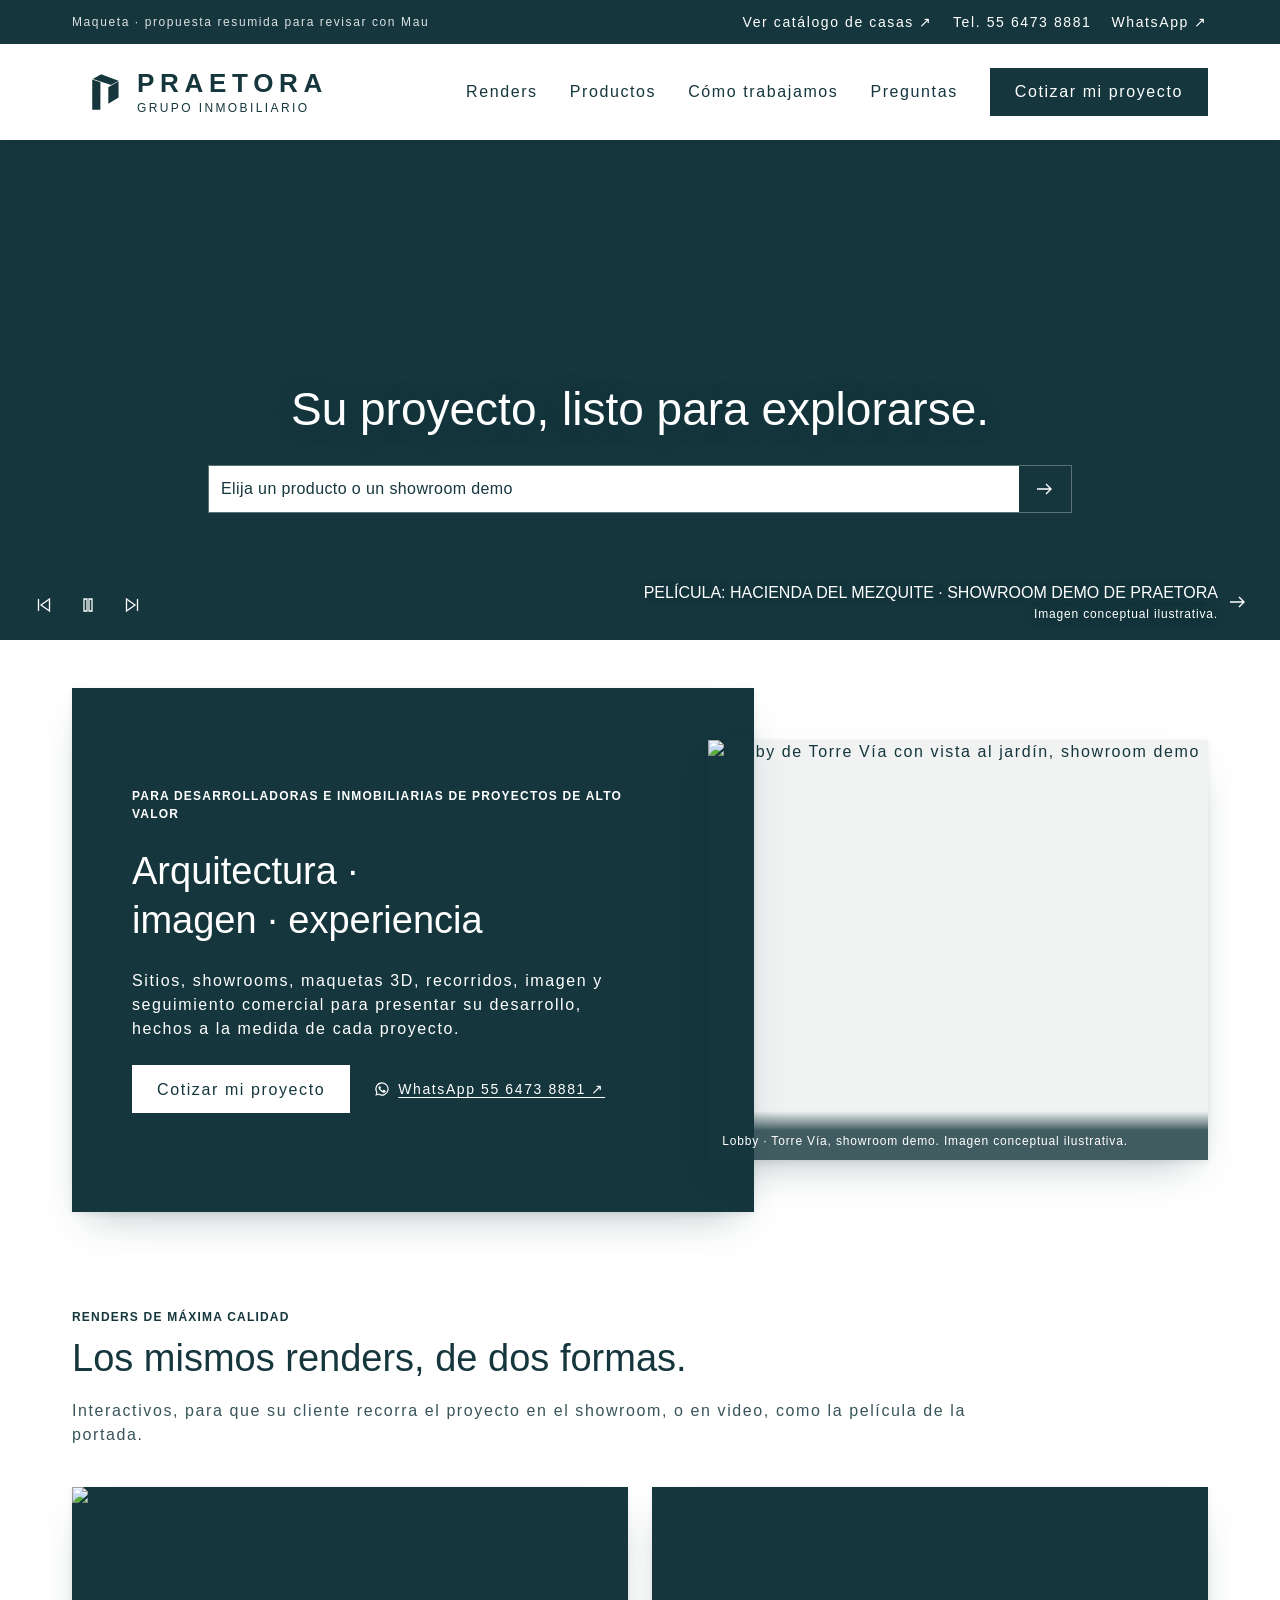
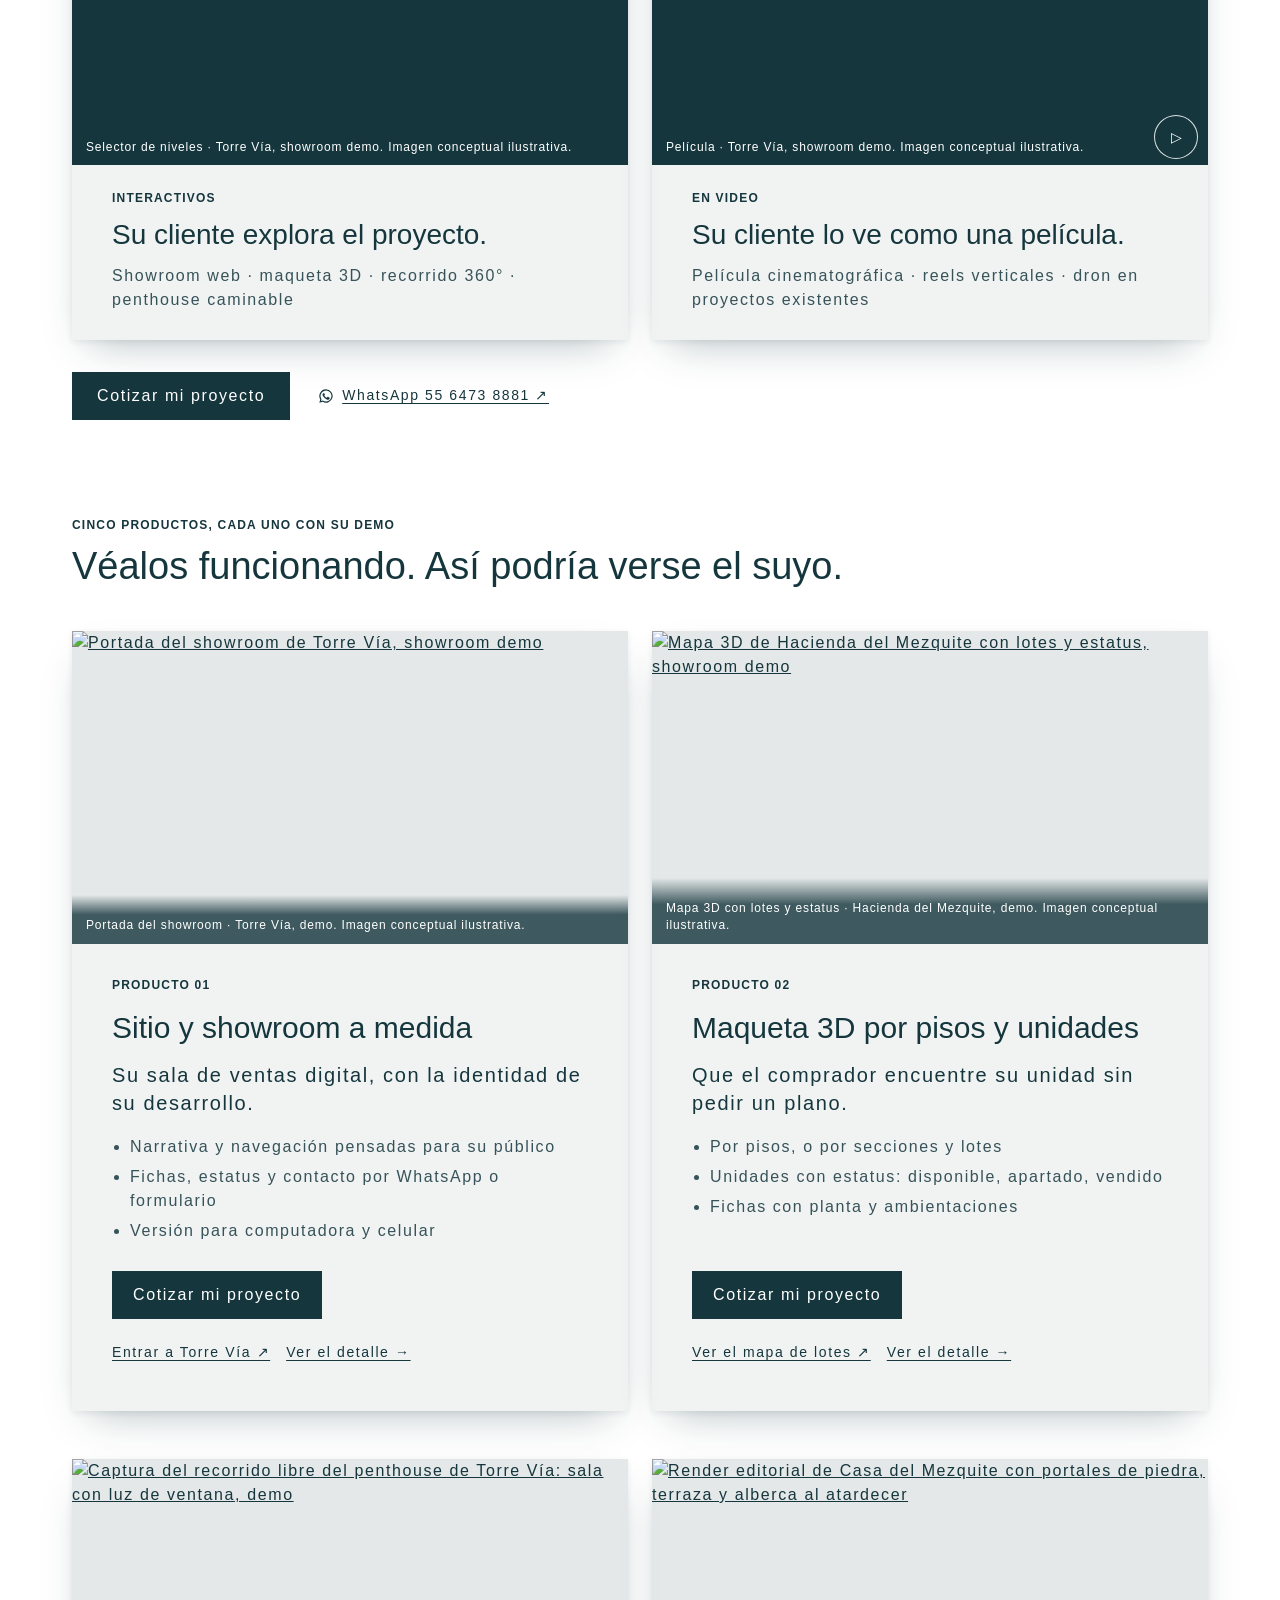
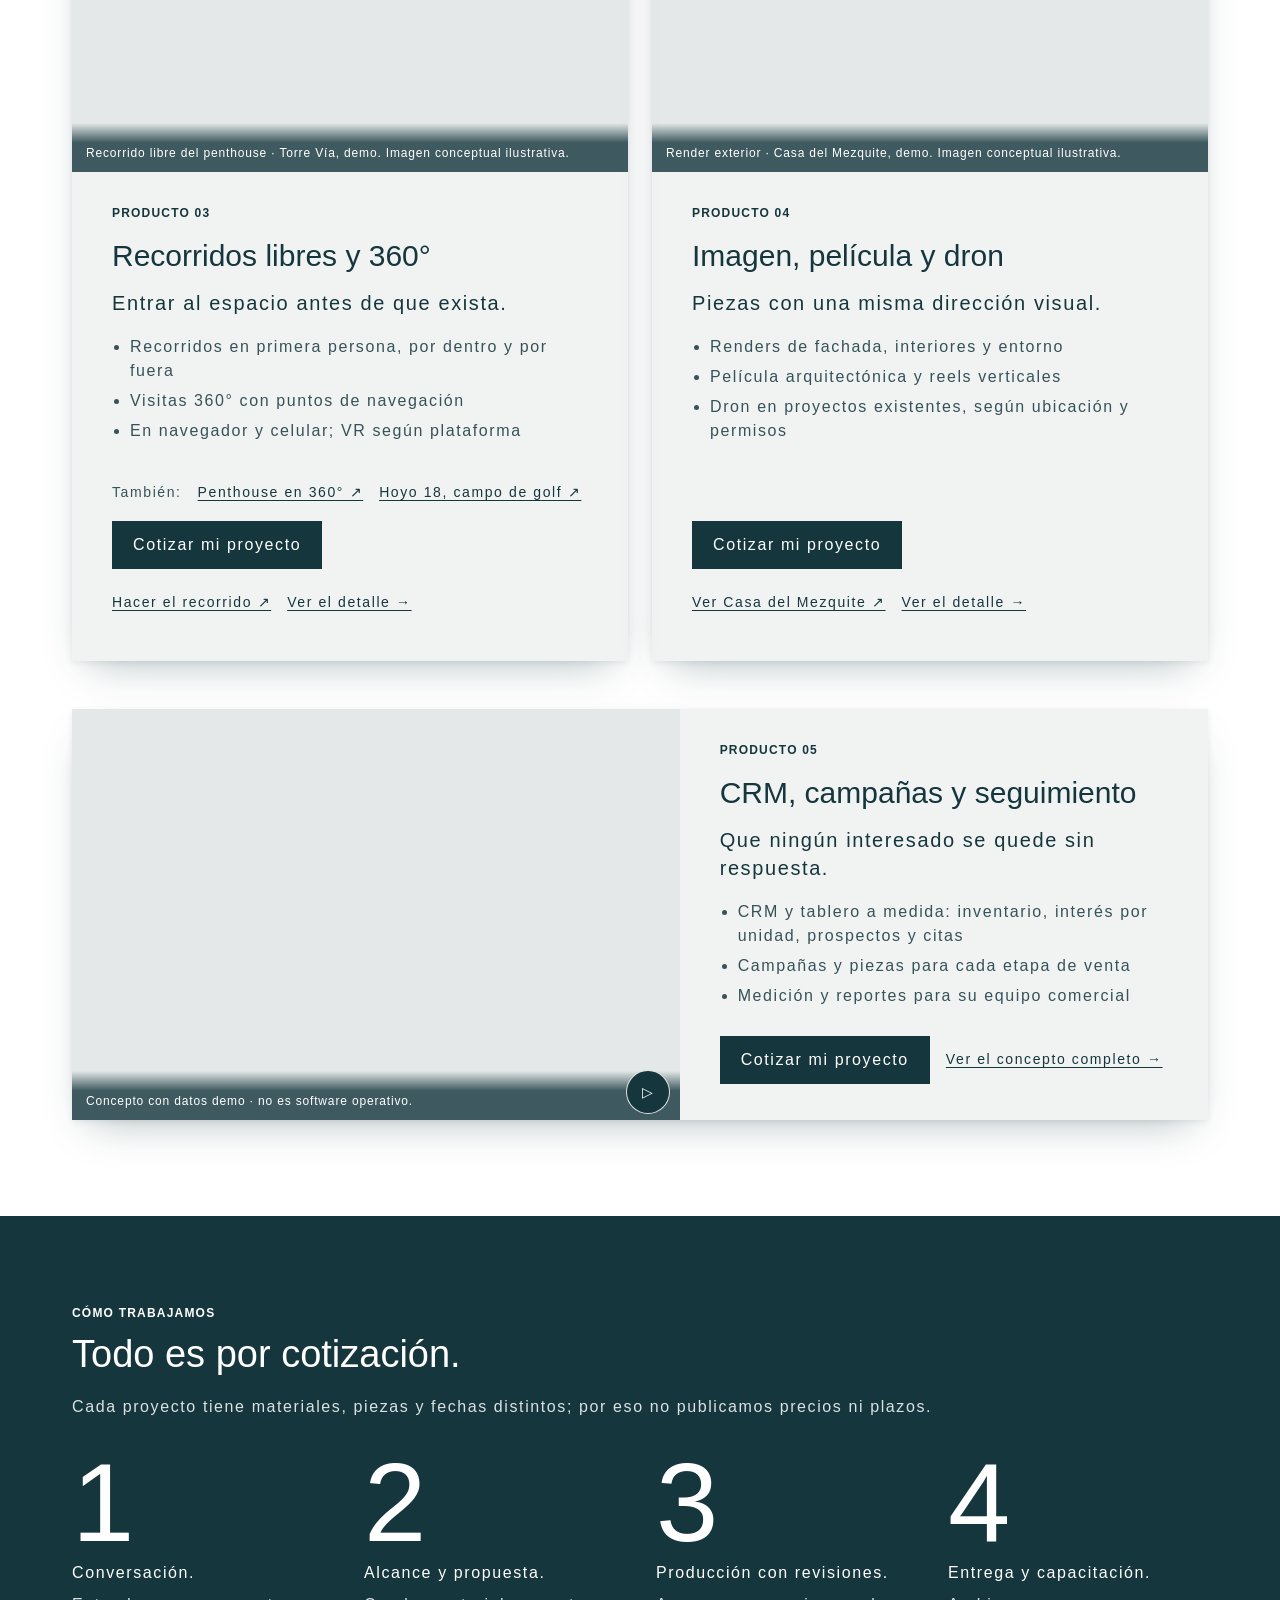
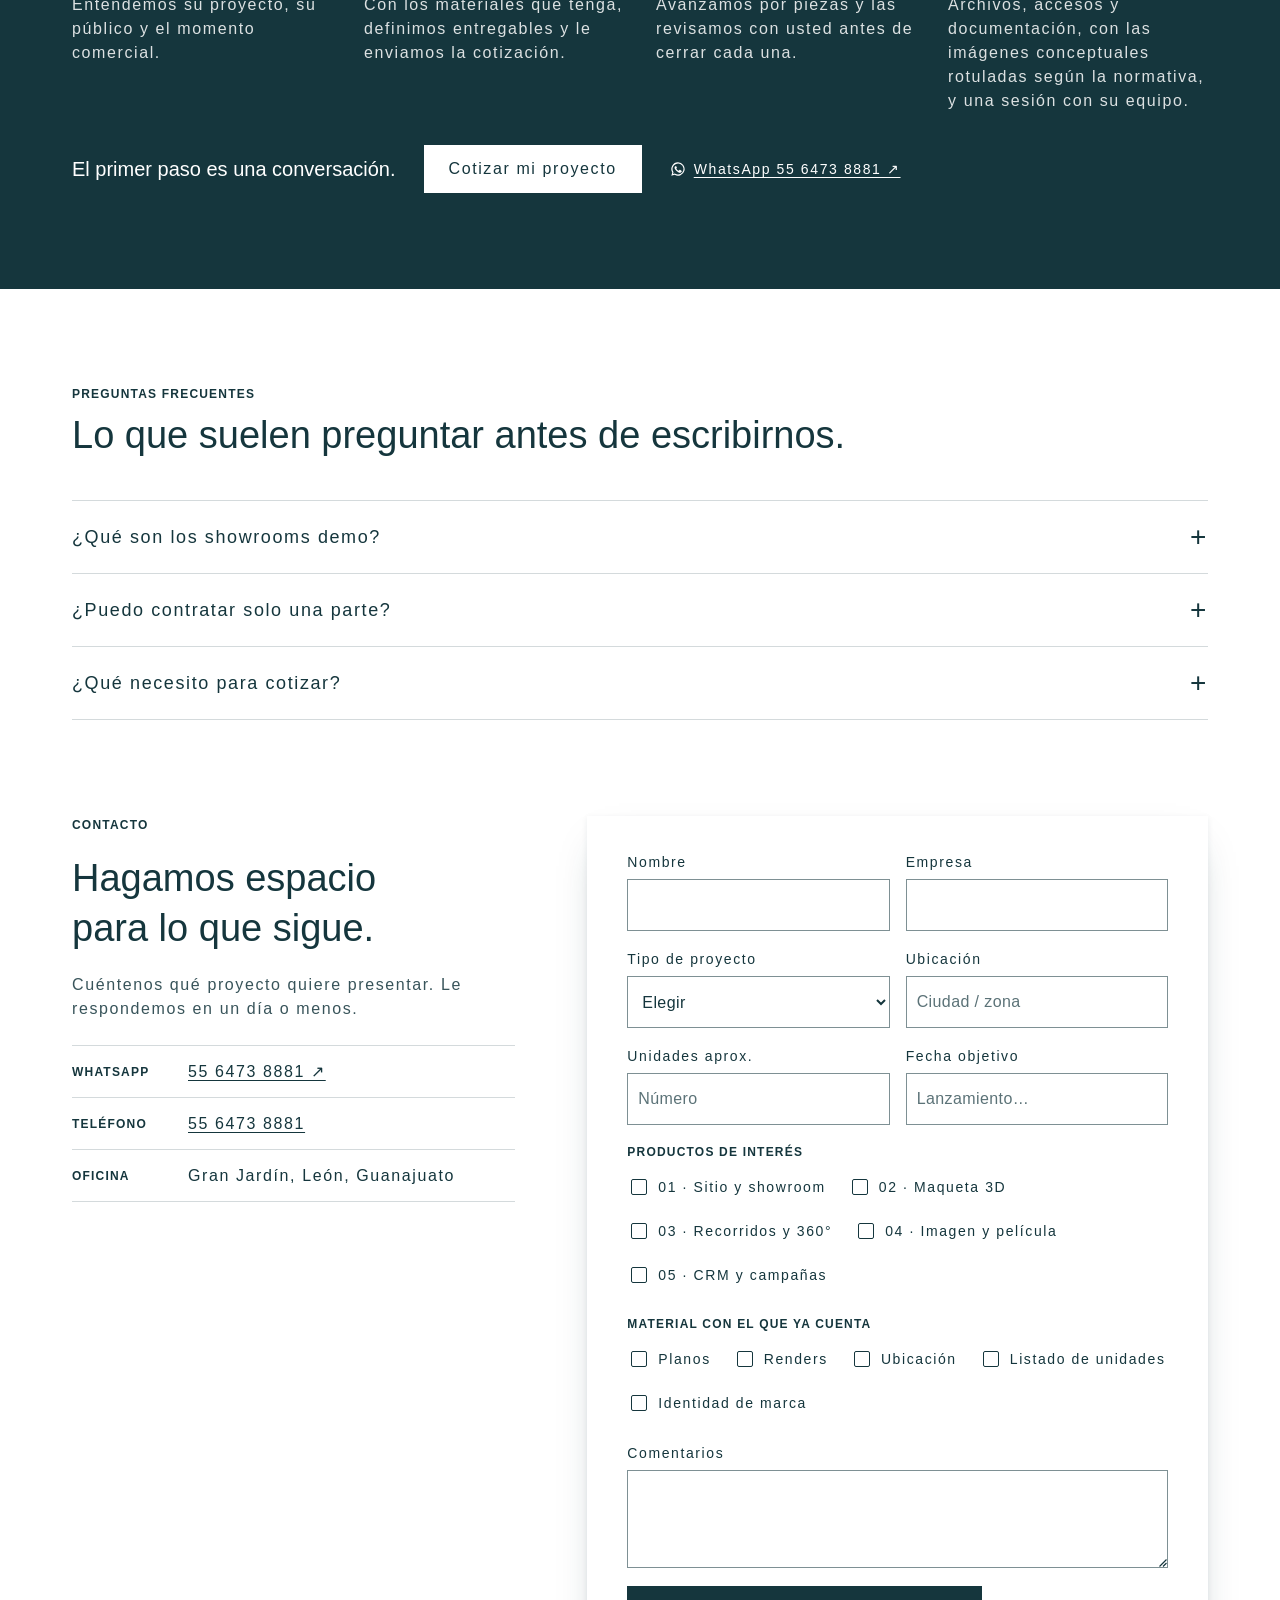
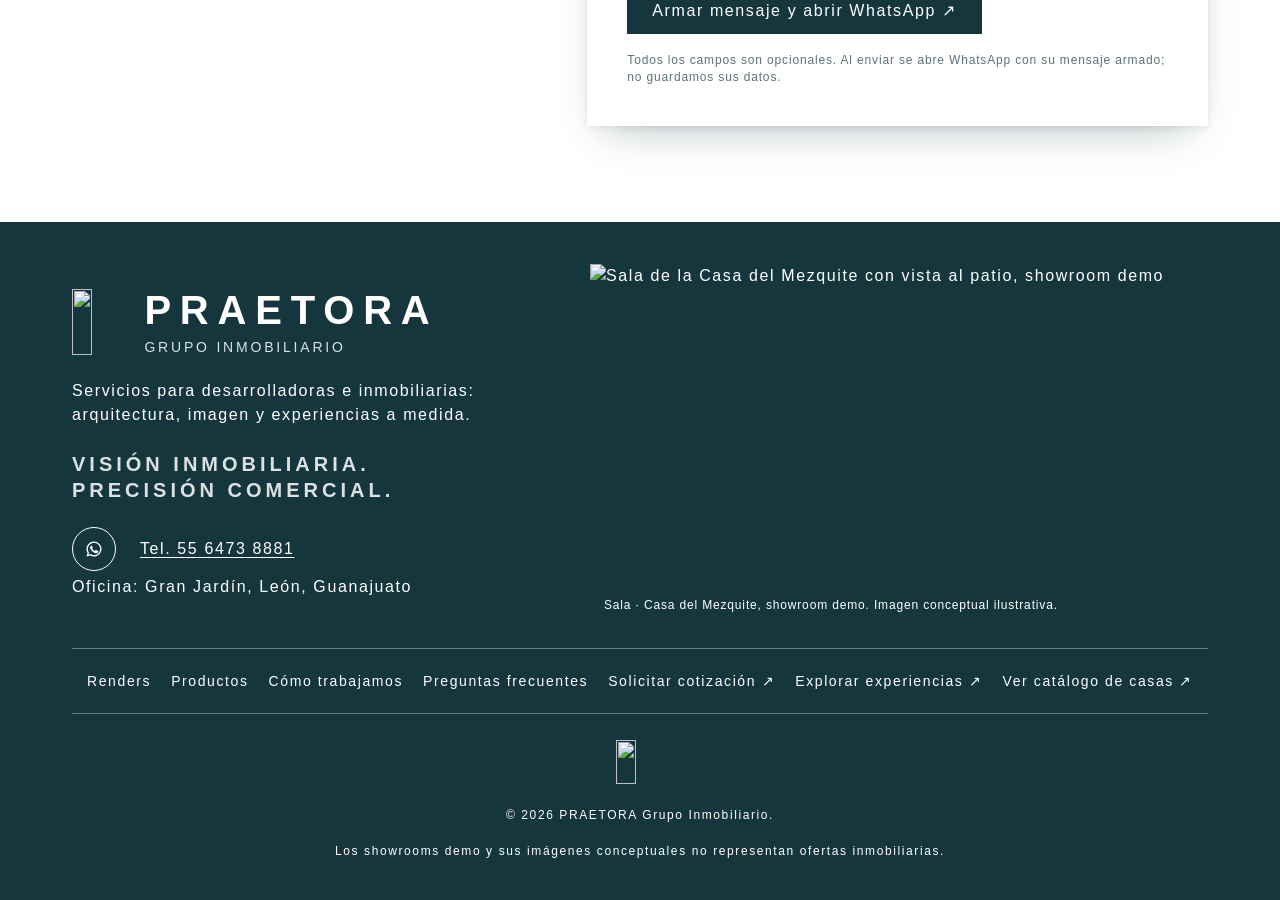
==== commit 2f247f14: "Servicios para desarrolladores sin negro: pie azul, contacto blanco, sombras y líneas azules Co-Auth" ====
--- a/desarrolladores/index.html
+++ b/desarrolladores/index.html
@@ -6,18 +6,27 @@
 <title>Servicios PRAETORA · propuesta resumida</title>
 <meta name="description" content="Maqueta de una versión resumida de servicios.praetora.mx/es: cada idea una vez, los renders en dos formas, cada producto con su demo y un solo cierre con el formulario.">
 <meta name="robots" content="noindex, nofollow">
-<link rel="icon" href="https://servicios.praetora.mx/brand/praetora/praetora-isotipo-negro.svg" type="image/svg+xml">
+<!-- Favicon: el oficial de PRAETORA (favicon.svg del sitio principal), azul en pestañas claras y blanco en oscuras. -->
+<link rel="icon" href="data:image/svg+xml,%3Csvg%20xmlns%3D'http%3A%2F%2Fwww.w3.org%2F2000%2Fsvg'%20viewBox%3D'-55.1%20-10%20370%20370'%3E%3Cstyle%3Epath%7Bfill%3A%2315363D%7D%40media%20(prefers-color-scheme%3Adark)%7Bpath%7Bfill%3A%23FFFFFF%7D%7D%3C%2Fstyle%3E%3Cpath%20d%3D'M80.727%20125.712L80.22%20349.958L0%20349.946L0.01%2052.205L81.03%2077.79ZM259.808%20230.186L158.597%20289.767L158.568%20128.267L259.245%2070.1ZM259.454%2063.139L188.469%20103.695C186.452%20104.847%20181.695%20103.99%20179.086%20103.217L5.846%2047.31L87.668%200L198.535%2041.79Z'%2F%3E%3C%2Fsvg%3E" type="image/svg+xml">
 <link rel="stylesheet" href="https://use.typekit.net/eyy5hrp.css">
 <style>
 /* Mismo sistema que la página de Mau (Home.module.css): tipografía y medidas.
-   Color: manda el azul de PRAETORA (#15363D), el del logo: botones, enlaces de acción, foco, el logo,
-   la barra superior y tres bloques en azul (la intro, «Cómo trabajamos» y el contacto), nunca dos pegados.
-   Lo demás, blanco y los neutros de siempre. Ningún texto por debajo de 4.5:1. */
+   Color: todo es el azul de PRAETORA (#15363D), el del logo, y el blanco; no hay negro ni grises neutros.
+   El texto es el azul; los tonos de apoyo, las líneas, los paneles, los velos y las sombras son el mismo azul con transparencia.
+   Bloques en azul: la barra superior, la intro, «Cómo trabajamos» y el pie, nunca dos pegados.
+   Ningún texto por debajo de 4.5:1. */
 :root{
-  --white:#FFFFFF;--panel:#F2F2F2;--ink:#111111;--ink-2:#222222;--muted:#767676;
-  --rule:#E6E6E6;--blue:#15363D;
-  /* Sobre el azul: el texto secundario va en blanco al 85 % (9.8:1) y el chico en blanco al 80 % (8.8:1). */
-  --white-85:rgba(255,255,255,.85);--white-80:rgba(255,255,255,.8);--rule-on-blue:rgba(255,255,255,.35);
+  --white:#FFFFFF;--blue:#15363D;
+  /* Sobre blanco: el texto es el azul (12.9:1); el secundario, azul al 85 % (8.1:1; 7.5:1 sobre los paneles);
+     el chico de apoyo, azul al 70 % (5.1:1, solo sobre blanco). */
+  --ink:var(--blue);--ink-2:rgba(21,54,61,.85);--muted:rgba(21,54,61,.7);
+  /* Paneles, líneas y sombras: el mismo azul con transparencia. */
+  --panel:rgba(21,54,61,.06);--rule:rgba(21,54,61,.18);--rule-strong:rgba(21,54,61,.35);
+  --shadow:0 18px 40px -18px rgba(21,54,61,.35),0 2px 6px rgba(21,54,61,.08);
+  /* Borde de los campos: azul al 55 %, 3.3:1 sobre blanco, lo mínimo para que el campo se distinga. */
+  --field-line:rgba(21,54,61,.55);
+  /* Sobre el azul: el texto secundario va en blanco al 85 % (9.8:1); las líneas, en blanco al 35 %. */
+  --white-85:rgba(255,255,255,.85);--rule-on-blue:rgba(255,255,255,.35);
   --font:"acumin-pro",-apple-system,"Segoe UI",Helvetica,Arial,sans-serif;
   --track:1.6px;--header-h:140px;--gutter:72px;
 }
@@ -32,8 +41,8 @@
 a:focus-visible,button:focus-visible,input:focus-visible,select:focus-visible,summary:focus-visible,textarea:focus-visible{outline:2px solid var(--blue);outline-offset:3px}
 /* Sobre azul y sobre el pie, el anillo es blanco. */
 .footer :focus-visible,.unreal :focus-visible,.azul :focus-visible,.utility :focus-visible{outline-color:var(--white)!important}
-/* Sobre la portada y los videos: contorno blanco con sombra #111, para que se vea sobre claro y sobre oscuro. */
-.hero :focus-visible,.formaMedia :focus-visible,.prodMedia :focus-visible,.moviePlay:focus-visible{outline:2px solid var(--white)!important;outline-offset:2px!important;box-shadow:0 0 0 6px var(--ink)}
+/* Sobre la portada y los videos: contorno blanco con sombra azul, para que se vea sobre claro y sobre oscuro. */
+.hero :focus-visible,.formaMedia :focus-visible,.prodMedia :focus-visible,.moviePlay:focus-visible{outline:2px solid var(--white)!important;outline-offset:2px!important;box-shadow:0 0 0 6px var(--blue)}
 .srOnly{position:absolute!important;width:1px;height:1px;padding:0;margin:-1px;overflow:hidden;clip:rect(0 0 0 0);white-space:nowrap;border:0}
 .wrap{width:min(1296px,calc(100% - 2 * var(--gutter)));margin-inline:auto}
 .label,.eyebrow{font-size:12px;line-height:18px;font-weight:700;letter-spacing:1.2px;text-transform:uppercase;color:var(--blue)}
@@ -45,8 +54,8 @@
 .button{display:inline-flex;align-items:center;justify-content:center;min-height:48px;padding:0 24px;background:var(--blue);color:var(--white)!important;font:500 16px/19.2px var(--font);letter-spacing:var(--track);text-decoration:none;border:1px solid var(--blue);cursor:pointer;transition:background .2s,color .2s,border-color .2s}
 .button:hover{background:var(--white);color:var(--blue)!important}
 
-/* Bloques en azul: texto blanco (el secundario al 85 %), botón invertido (blanco con texto azul),
-   enlaces y casillas en blanco. */
+/* Bloques en azul: texto blanco (el secundario al 85 %), botón invertido (blanco con texto azul)
+   y enlaces en blanco. */
 .azul{background:var(--blue);color:var(--white)}
 .azul .label,.azul .eyebrow{color:var(--white)}
 .azul .textLink{color:var(--white)}
@@ -54,7 +63,7 @@
 .azul .button:hover{background:transparent;color:var(--white)!important}
 
 /* Encabezado */
-.header{position:fixed;inset:0 0 auto 0;z-index:60;background:var(--white);box-shadow:0 2px 6px rgba(0,0,0,.08)}
+.header{position:fixed;inset:0 0 auto 0;z-index:60;background:var(--white);box-shadow:0 2px 6px rgba(21,54,61,.1)}
 /* La barra de arriba va en azul, con el texto en blanco. */
 .utility{height:44px;background:var(--blue)}
 .utilityInner{height:100%;display:flex;justify-content:flex-end;align-items:center;gap:20px}
@@ -86,9 +95,11 @@
 .slide{position:absolute;inset:0;opacity:0;transition:opacity 1s ease}
 .slideActive{opacity:1}
 .slide img,.slide video{position:absolute;inset:0;width:100%;height:100%;object-fit:cover}
-.heroShade{position:absolute;inset:0;background:linear-gradient(180deg,rgba(0,0,0,.18),rgba(0,0,0,.34) 45%,rgba(0,0,0,.5));pointer-events:none}
+/* Velo azul: en cada tramo oscurece un píxel blanco lo mismo que el velo negro de antes (.18, .34 y .5),
+   así el título y la leyenda conservan su contraste. */
+.heroShade{position:absolute;inset:0;background:linear-gradient(180deg,rgba(21,54,61,.23),rgba(21,54,61,.42) 45%,rgba(21,54,61,.62));pointer-events:none}
 .heroCenter{position:absolute;left:50%;top:240px;transform:translateX(-50%);width:min(864px,calc(100% - 40px));display:flex;flex-direction:column;align-items:center;gap:25px;z-index:2}
-.heroTitle{font:200 46px/59.8px var(--font);letter-spacing:0;text-align:center;text-shadow:0 1px 18px rgba(0,0,0,.4);text-wrap:balance}
+.heroTitle{font:200 46px/59.8px var(--font);letter-spacing:0;text-align:center;text-shadow:0 1px 18px rgba(21,54,61,.5);text-wrap:balance}
 .jump{width:100%;height:48px;display:flex;align-items:stretch;background:var(--white);border:1px solid var(--muted)}
 .jump select,.jump button{border:0;background:transparent;color:var(--ink);cursor:pointer}
 .jump select{flex:1;min-width:0;padding:0 12px;font:400 16px/24px var(--font);letter-spacing:.4px;appearance:none}
@@ -97,7 +108,7 @@
 .jump button:hover{background:var(--panel);color:var(--blue)}
 .heroControls{position:absolute;left:22px;bottom:13px;display:flex;gap:0;z-index:2}
 .heroControls button{width:44px;height:44px;border:0;background:none;color:var(--white);cursor:pointer;display:grid;place-items:center}
-.heroCaption{position:absolute;right:34px;bottom:16px;min-height:44px;max-width:min(760px,calc(100% - 180px));display:flex;align-items:center;gap:12px;z-index:2;color:var(--white);text-decoration:none;font:400 16px/24px var(--font);letter-spacing:0;text-shadow:0 1px 10px rgba(0,0,0,.5)}
+.heroCaption{position:absolute;right:34px;bottom:16px;min-height:44px;max-width:min(760px,calc(100% - 180px));display:flex;align-items:center;gap:12px;z-index:2;color:var(--white);text-decoration:none;font:400 16px/24px var(--font);letter-spacing:0;text-shadow:0 1px 10px rgba(21,54,61,.62)}
 .heroCaption svg{flex:0 0 auto}
 /* La leyenda cambia con la lámina (data-leyenda, data-nota y data-href en cada .slide). */
 .heroCaptionText{display:flex;flex-direction:column;align-items:flex-end;min-width:0;text-align:right}
@@ -106,11 +117,11 @@
 .heroCaptionCorta{display:none}
 .heroCaption:hover .heroCaptionTitulo{text-decoration:underline;text-underline-offset:3px}
 
-/* Bloque partido (panel + imagen desfasada), como el de Mau; el panel va en azul (clase .azul). */
+/* Bloque partido (panel + imagen desfasada), como el de Mau; el panel va en azul (clase .azul) y los dos llevan sombra azul. */
 .split{position:relative;margin-top:48px}
-.splitPanel{width:60%;display:flex;align-items:center;padding:60px 118px 60px 60px;min-height:calc(var(--mh,480px) + 104px)}
+.splitPanel{width:60%;display:flex;align-items:center;padding:60px 118px 60px 60px;min-height:calc(var(--mh,480px) + 104px);box-shadow:var(--shadow)}
 .splitText{display:flex;flex-direction:column;gap:24px;max-width:600px}
-.splitMedia{position:absolute;top:52px;right:0;width:44%;height:var(--mh,480px);overflow:hidden;background:var(--panel)}
+.splitMedia{position:absolute;top:52px;right:0;width:44%;height:var(--mh,480px);overflow:hidden;background:var(--panel);box-shadow:var(--shadow)}
 .splitMedia img{width:100%;height:100%;object-fit:cover}
 .actions{display:flex;flex-wrap:wrap;align-items:center;gap:12px 24px}
 
@@ -118,7 +129,8 @@
 .section{margin-top:96px}
 .sectionHead{display:flex;flex-direction:column;gap:8px;margin-bottom:40px;max-width:900px}
 .sectionHead p:not(.label){margin-top:8px;color:var(--ink-2)}
-.caption{position:absolute;left:0;right:0;bottom:0;padding:22px 14px 10px;font-size:12px;line-height:16.8px;letter-spacing:.84px;color:var(--white);background:linear-gradient(rgba(0,0,0,0),rgba(0,0,0,.66) 40%)}
+/* Leyenda sobre foto: velo azul al 80 % (6.9:1 en el peor caso, sobre una foto blanca). */
+.caption{position:absolute;left:0;right:0;bottom:0;padding:22px 14px 10px;font-size:12px;line-height:16.8px;letter-spacing:.84px;color:var(--white);background:linear-gradient(rgba(21,54,61,0),rgba(21,54,61,.8) 40%)}
 .caption.conBoton{padding-right:66px}
 .moviePlay{position:absolute;right:10px;bottom:6px;z-index:2;width:44px;height:44px;border-radius:50%;border:1px solid rgba(255,255,255,.85);background:var(--blue);color:var(--white);cursor:pointer;display:grid;place-items:center;font-size:14px;letter-spacing:0}
 
@@ -128,7 +140,7 @@
 
 /* Renders: los mismos, interactivos o en video */
 .formas{display:grid;grid-template-columns:repeat(2,minmax(0,1fr));gap:24px}
-.forma{display:flex;flex-direction:column;background:var(--panel)}
+.forma{display:flex;flex-direction:column;background:var(--panel);box-shadow:var(--shadow)}
 .formaMedia{position:relative;aspect-ratio:2/1;overflow:hidden;background:var(--blue)}
 .formaMedia img,.formaMedia video{position:absolute;inset:0;width:100%;height:100%;object-fit:cover}
 .formaText{display:flex;flex-direction:column;gap:10px;padding:24px 40px 28px}
@@ -136,7 +148,7 @@
 .modos{color:var(--ink-2)}
 
 /* Recorrido en tiempo real (Unreal): arranca oculto y aparece cuando su video carga */
-.unreal{margin-top:24px;display:grid;grid-template-columns:minmax(0,7fr) minmax(0,5fr);background:var(--blue);color:var(--white)}
+.unreal{margin-top:24px;display:grid;grid-template-columns:minmax(0,7fr) minmax(0,5fr);background:var(--blue);color:var(--white);box-shadow:var(--shadow)}
 .unrealMedia{position:relative;aspect-ratio:21/9;overflow:hidden;background:var(--blue)}
 .unrealMedia video{position:absolute;inset:0;width:100%;height:100%;object-fit:cover}
 .unrealText{display:flex;flex-direction:column;justify-content:center;gap:14px;padding:40px 48px}
@@ -145,7 +157,7 @@
 
 /* Productos: cada uno una vez, con su demo y una imagen */
 .prodGrid{display:grid;grid-template-columns:1fr 1fr;gap:48px 24px}
-.prod{display:flex;flex-direction:column;background:var(--panel)}
+.prod{display:flex;flex-direction:column;background:var(--panel);box-shadow:var(--shadow)}
 .prodMedia{position:relative;display:block;aspect-ratio:16/9;overflow:hidden;background:var(--panel)}
 .prodMedia img,.prodMedia video{width:100%;height:100%;object-fit:cover;transition:transform .6s ease}
 a.prodMedia:hover img{transform:scale(1.03)}
@@ -177,18 +189,19 @@
 .azul .stepNum{color:var(--white)}
 .azul .sectionHead p:not(.label),.azul .stepBody p{color:var(--white-85)}
 
-/* Preguntas: la cruz y la pregunta abierta, en azul */
+/* Preguntas: líneas, cruz y texto en azul; al pasar el mouse, la pregunta se subraya */
 .faqList{border-top:1px solid var(--rule)}
 .faqList details{border-bottom:1px solid var(--rule)}
 .faqList summary{list-style:none;cursor:pointer;display:flex;justify-content:space-between;align-items:center;gap:24px;padding:22px 0;font-size:18px;line-height:27px;transition:color .2s}
-.faqList summary:hover,.faqList details[open] summary{color:var(--blue)}
+.faqList summary:hover{text-decoration:underline;text-decoration-color:var(--rule-strong);text-underline-offset:5px}
 .faqList summary::-webkit-details-marker{display:none}
 .faqList summary::after{content:"+";flex:0 0 auto;font:200 28px/1 var(--font);color:var(--blue)}
 .faqList details[open] summary::after{content:"–"}
 .faqList details p{padding:0 48px 24px 0;color:var(--ink-2);max-width:900px}
 
-/* Cierre único: formulario, WhatsApp, teléfono y oficina; va en azul (clase .azul), con los campos en blanco */
-.contact{margin-top:96px;padding:88px 0 96px}
+/* Cierre único: formulario, WhatsApp, teléfono y oficina. Va sobre blanco, porque el pie (justo abajo) es azul;
+   el formulario es un recuadro blanco con sombra azul. */
+.contact{margin-top:96px;padding-bottom:96px}
 .contactInner{display:grid;grid-template-columns:minmax(0,5fr) minmax(0,7fr);gap:48px 72px;align-items:start}
 .contactText{display:flex;flex-direction:column;gap:20px}
 .contactText h2{font-size:38px;line-height:49.4px;font-weight:300;letter-spacing:0}
@@ -197,45 +210,42 @@
 .datos li{display:grid;grid-template-columns:104px minmax(0,1fr);align-items:center;gap:12px;min-height:52px;border-bottom:1px solid var(--rule)}
 .dato{font:700 12px/18px var(--font);letter-spacing:1.2px;text-transform:uppercase;color:var(--blue)}
 .datos a{display:inline-flex;align-items:center;min-height:44px;text-underline-offset:3px}
-.quoteForm{display:flex;flex-direction:column;gap:18px}
+.quoteForm{display:flex;flex-direction:column;gap:18px;background:var(--white);padding:36px 40px 40px;box-shadow:var(--shadow)}
 .quoteForm label{display:flex;flex-direction:column;gap:6px;font-size:14px;line-height:21px}
-.quoteForm input:not([type=checkbox]),.quoteForm select,.quoteForm textarea{width:100%;min-height:52px;border:1px solid var(--muted);border-radius:0;background:var(--white);padding:12px 10px;font:400 16px/24px var(--font);letter-spacing:.4px;color:var(--ink)}
+.quoteForm input:not([type=checkbox]),.quoteForm select,.quoteForm textarea{width:100%;min-height:52px;border:1px solid var(--field-line);border-radius:0;background:var(--white);padding:12px 10px;font:400 16px/24px var(--font);letter-spacing:.4px;color:var(--ink)}
 .quoteForm textarea{min-height:96px;resize:vertical}
+/* La esquina para agrandar el comentario, también en azul (Chrome y Safari; si no, queda la del navegador). */
+.quoteForm textarea::-webkit-resizer{background:url("data:image/svg+xml,%3Csvg xmlns='http://www.w3.org/2000/svg' viewBox='0 0 10 10'%3E%3Cpath d='M9.5 2.5 2.5 9.5M9.5 6 6 9.5' fill='none' stroke='%2315363D' stroke-width='1.2'/%3E%3C/svg%3E") right bottom/10px 10px no-repeat}
+.quoteForm ::placeholder{color:var(--muted);opacity:1}
 .fieldRow{display:grid;grid-template-columns:1fr 1fr;gap:16px}
 .quoteForm fieldset{border:0;padding:0;margin:0}
 .quoteForm legend{padding:0;margin-bottom:4px;font:700 12px/18px var(--font);letter-spacing:1.2px;text-transform:uppercase;color:var(--blue)}
 .checks{display:flex;flex-wrap:wrap;gap:0 22px}
 .checks label{flex-direction:row;align-items:center;gap:8px;min-height:44px;cursor:pointer}
-.checks input{width:16px;height:16px;accent-color:var(--blue)}
+/* Casillas en azul: borde azul y, marcadas, relleno azul con la palomita en blanco (mismo tamaño y márgenes que la nativa). */
+.checks input{appearance:none;flex:0 0 auto;width:16px;height:16px;margin:3px 3px 3px 4px;border:1.5px solid var(--blue);border-radius:2px;background:var(--white) center/12px 12px no-repeat;cursor:pointer}
+.checks input:checked{background-color:var(--blue);background-image:url("data:image/svg+xml,%3Csvg xmlns='http://www.w3.org/2000/svg' viewBox='0 0 12 12'%3E%3Cpath d='M2.4 6.3 5 8.8 9.7 3.4' fill='none' stroke='%23FFFFFF' stroke-width='1.8'/%3E%3C/svg%3E")}
+@media (forced-colors:active){.checks input{appearance:auto}}
 .quoteForm button[type=submit]{align-self:flex-start;min-height:48px;padding:0 24px;border:1px solid var(--blue);background:var(--blue);color:var(--white);cursor:pointer;font:500 16px/19.2px var(--font);letter-spacing:var(--track);transition:background .2s,color .2s}
 .quoteForm button[type=submit]:hover{background:var(--white);color:var(--blue)}
 .formLead{font-size:12px;line-height:16.8px;letter-spacing:.84px;color:var(--muted)}
-/* El cierre sobre azul */
-.azul .contactText p:not(.eyebrow){color:var(--white-85)}
-.azul .datos,.azul .datos li{border-color:var(--rule-on-blue)}
-.azul .dato,.azul .quoteForm legend{color:var(--white)}
-.azul .quoteForm input:not([type=checkbox]),.azul .quoteForm select,.azul .quoteForm textarea{border-color:var(--white)}
-.azul .checks input{accent-color:var(--white)}
-.azul .quoteForm button[type=submit]{background:var(--white);border-color:var(--white);color:var(--blue)}
-.azul .quoteForm button[type=submit]:hover{background:transparent;color:var(--white)}
-.azul .formLead{color:var(--white-80)}
-
-/* Pie (igual al de Mau, con el contacto) */
-.footer{background:var(--ink);color:var(--white);padding:42px 0 40px}
+
+/* Pie (igual al de Mau, con el contacto), en azul */
+.footer{background:var(--blue);color:var(--white);padding:42px 0 40px}
 .footerTop{display:grid;grid-template-columns:minmax(min-content,1fr) minmax(0,618px);gap:40px 84px;align-items:center}
 .footerBrand{display:flex;flex-direction:column;gap:24px}
 .footerBrand .logo{color:var(--white);padding-left:0;gap:20px}
 .footerBrand .logoTitle{font-size:40px}
 .footerBrand .logoMark{height:66px}
-.footerBrand .logoSub{font-size:14px;color:var(--rule);margin-top:10px}
+.footerBrand .logoSub{font-size:14px;color:var(--white-85);margin-top:10px}
 .footerBrand p{max-width:600px}
-.footerMotto{font:600 20px/26px var(--font)!important;letter-spacing:4px;text-transform:uppercase;color:var(--rule)}
+.footerMotto{font:600 20px/26px var(--font)!important;letter-spacing:4px;text-transform:uppercase;color:var(--white-85)}
 .footerContacto{display:flex;flex-wrap:wrap;align-items:center;gap:4px 24px}
 .footerContacto a{display:inline-flex;align-items:center;min-height:44px;color:var(--white);text-underline-offset:3px}
 .redonda{width:44px;height:44px;border:1px solid var(--white);border-radius:50%;justify-content:center}
 .footerMedia{position:relative;height:360px;overflow:hidden}
 .footerMedia img{width:100%;height:100%;object-fit:cover}
-.footerLinks{margin:24px 0 0;border-top:1px solid rgba(255,255,255,.35);border-bottom:1px solid rgba(255,255,255,.35);padding:10px 0;display:flex;flex-wrap:wrap;justify-content:center;gap:0 20px;list-style:none}
+.footerLinks{margin:24px 0 0;border-top:1px solid var(--rule-on-blue);border-bottom:1px solid var(--rule-on-blue);padding:10px 0;display:flex;flex-wrap:wrap;justify-content:center;gap:0 20px;list-style:none}
 .footerLinks a{display:inline-flex;align-items:center;min-height:44px;font-size:14px;line-height:21px;text-decoration:none;color:var(--white)}
 .footerLinks a:hover{text-decoration:underline;text-underline-offset:3px}
 .footerMark{margin:26px auto 0;display:flex;justify-content:center}
@@ -248,6 +258,7 @@
   .splitPanel{padding-right:90px}
   .prodPanel,.formaText{padding:28px 32px 32px}
   .unrealText{padding:32px}
+  .quoteForm{padding:28px 24px 32px}
   .steps{grid-template-columns:repeat(2,minmax(0,1fr))}
 }
 /* Menú de hamburguesa hasta 1099 px: a 1024 el menú completo ya no cabe en un renglón.
@@ -271,6 +282,8 @@
   .drawer li a:hover{color:var(--blue)}
   .drawerUtility{display:flex;flex-direction:column;gap:4px;margin-top:24px}
   .drawerUtility a{display:flex;align-items:center;min-height:44px;font-size:14px;color:var(--blue);text-underline-offset:3px}
+  /* El cierre, en una columna: a dos columnas, con el recuadro del formulario, «Fraccionamiento / lotes» no cabe. */
+  .contactInner{grid-template-columns:1fr;gap:32px}
   .footerTop{grid-template-columns:1fr}
 }
 @media (max-width:960px){
@@ -279,7 +292,6 @@
   .prodWide .prodMedia{aspect-ratio:16/9;min-height:0}
   .unreal{grid-template-columns:1fr}
   .unrealMedia{aspect-ratio:16/9}
-  .contactInner{grid-template-columns:1fr;gap:32px}
 }
 @media (max-width:767px){
   :root{--gutter:20px}
@@ -298,7 +310,8 @@
   .splitMedia{position:relative;inset:auto;width:100%;height:240px}
   .splitPanel{width:100%;margin-left:0;min-height:0;padding:24px 24px 32px}
   .section,.contact{margin-top:72px}
-  .banda,.contact{padding:56px 0 64px}
+  .banda{padding:56px 0 64px}
+  .quoteForm{padding:24px 20px 28px}
   .sectionHead{margin-bottom:28px}
   .formas{grid-template-columns:1fr;gap:32px}
   .formaMedia{aspect-ratio:16/9}
@@ -351,7 +364,7 @@
   <div class="mainBar">
     <div class="wrap mainBarInner">
       <a href="../" class="logo" translate="no" aria-label="PRAETORA Grupo Inmobiliario: ir a praetora.mx">
-        <!-- Isotipo oficial (praetora-simbolo.svg, #15363D), con el mismo margen que el isotipo negro de Mau para que ocupe lo mismo. -->
+        <!-- Isotipo oficial (praetora-simbolo.svg, #15363D), con el mismo margen que el isotipo de Mau para que ocupe lo mismo. -->
         <svg class="logoMark" viewBox="-41.85 -41.85 344.18 433.66" width="477" height="601" aria-hidden="true" focusable="false"><path fill="#15363D" d="M80.727 125.712L80.22 349.958L0 349.946L0.01 52.205L81.03 77.79ZM259.808 230.186L158.597 289.767L158.568 128.267L259.245 70.1ZM259.454 63.139L188.469 103.695C186.452 104.847 181.695 103.99 179.086 103.217L5.846 47.31L87.668 0L198.535 41.79Z"/></svg>
         <span class="logoText"><span class="logoTitle">PRAETORA</span><span class="logoSub">Grupo Inmobiliario</span></span>
       </a>
@@ -486,8 +499,8 @@
          al cargar el video para no pedir un archivo que todavía no existe. -->
     <article class="unreal" id="unreal" aria-labelledby="unreal-t" hidden>
       <figure class="unrealMedia">
-        <video muted loop playsinline preload="none" data-poster="medios/unreal/recorrido-granada.jpg" aria-label="Recorrido en tiempo real por Casa Granada, hecho en Unreal Engine">
-          <source src="medios/unreal/recorrido-granada.mp4" type="video/mp4">
+        <video muted loop playsinline preload="none" data-data-poster="medios/unreal/recorrido-granada.jpg" aria-label="Recorrido en tiempo real por Casa Granada, hecho en Unreal Engine">
+          <source data-src="medios/unreal/recorrido-granada.mp4" type="video/mp4">
         </video>
         <button type="button" class="moviePlay" aria-label="Reproducir el video">▷</button>
         <figcaption class="caption conBoton">Casa Granada · Imagen conceptual ilustrativa.</figcaption>
@@ -675,7 +688,7 @@
   </section>
 
   <!-- 7 · Un solo cierre: formulario, WhatsApp, teléfono y oficina -->
-  <section id="contacto" class="contact azul" aria-labelledby="contacto-t">
+  <section id="contacto" class="contact" aria-labelledby="contacto-t">
     <div class="wrap contactInner">
       <div class="contactText">
         <p class="eyebrow">Contacto</p>
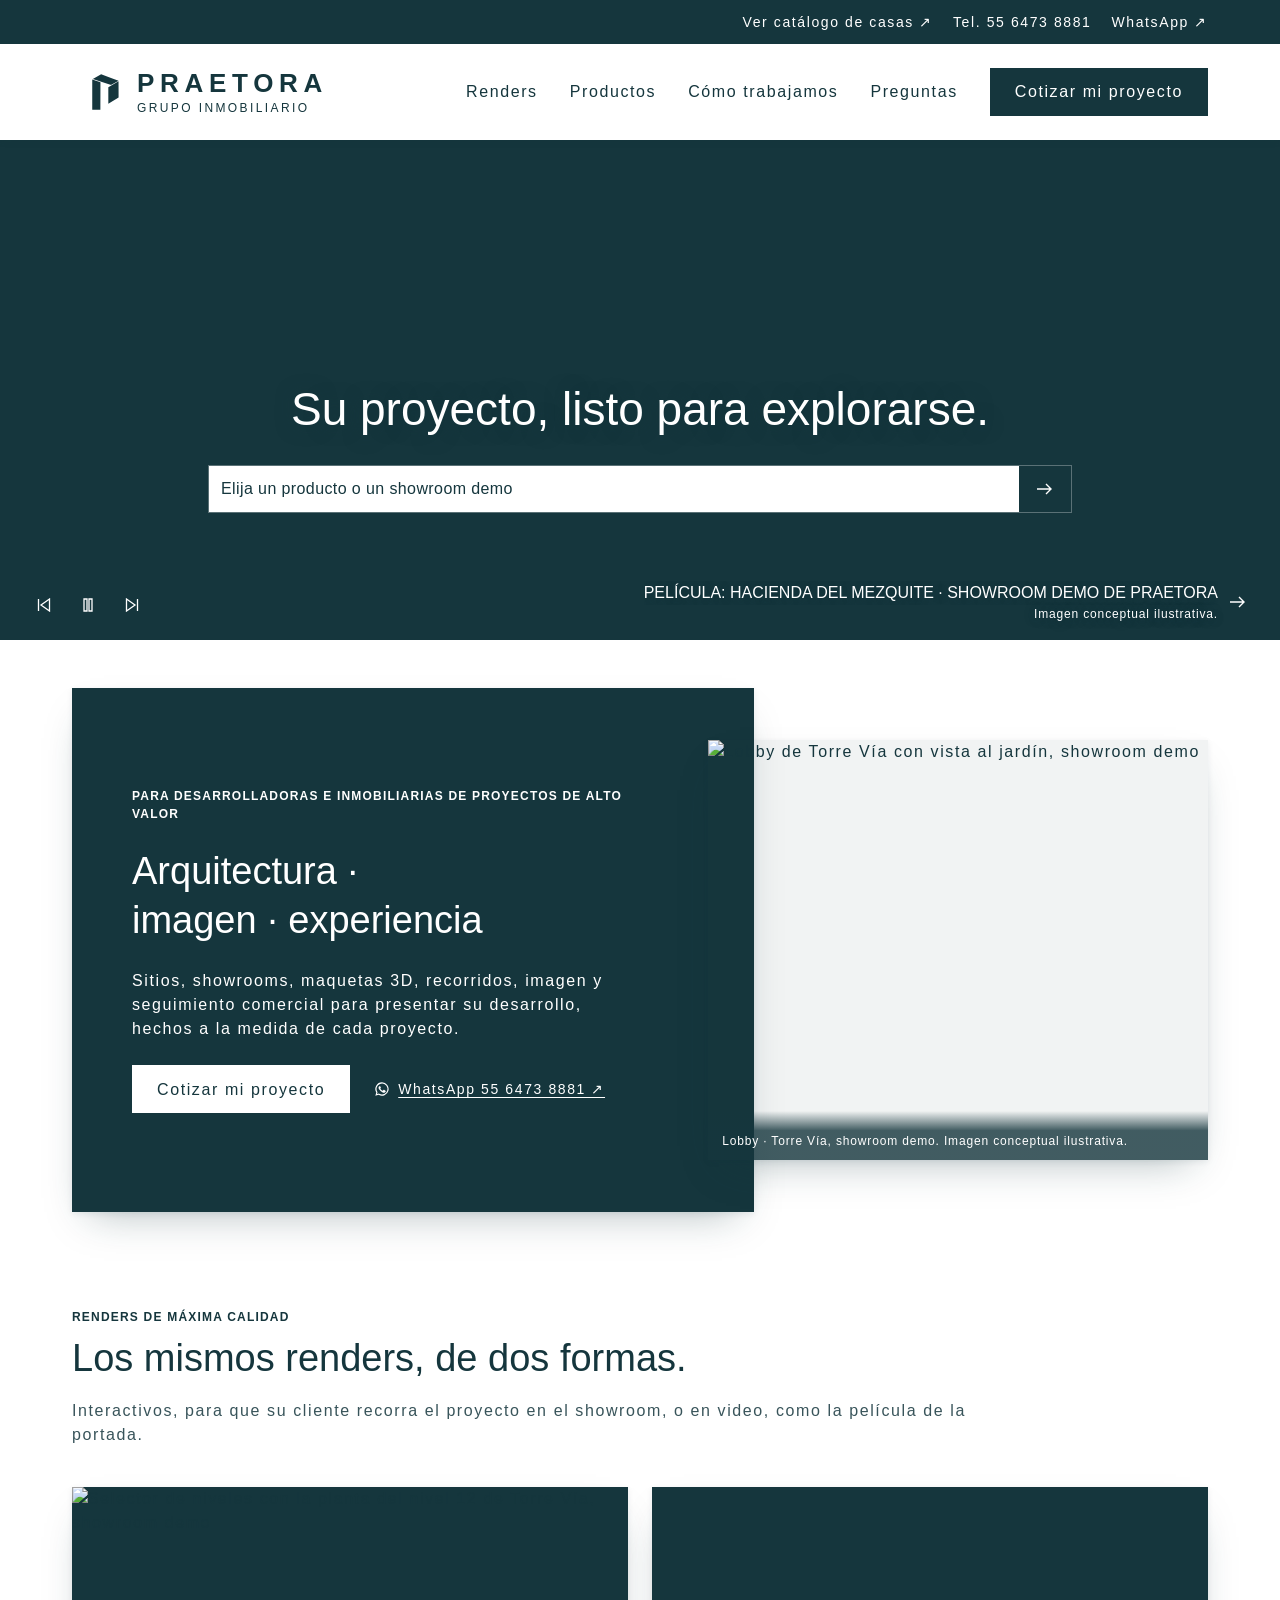
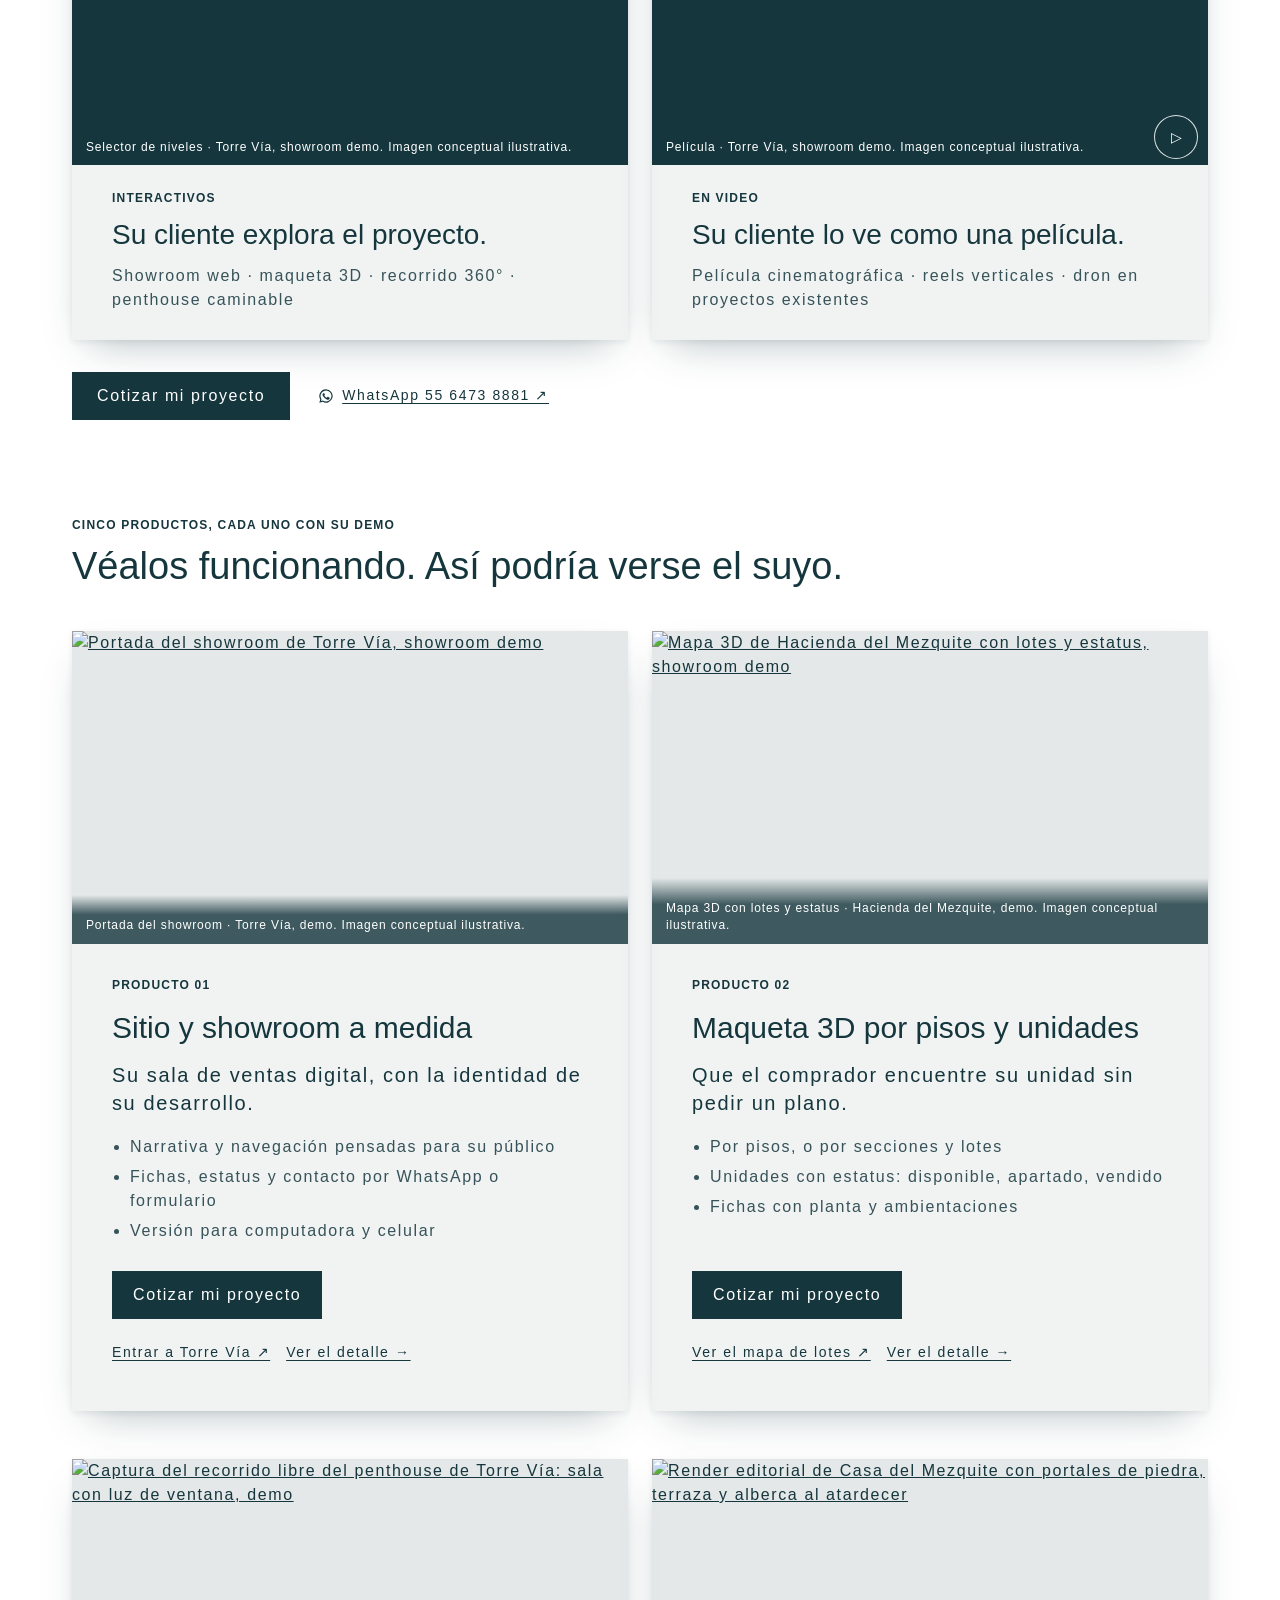
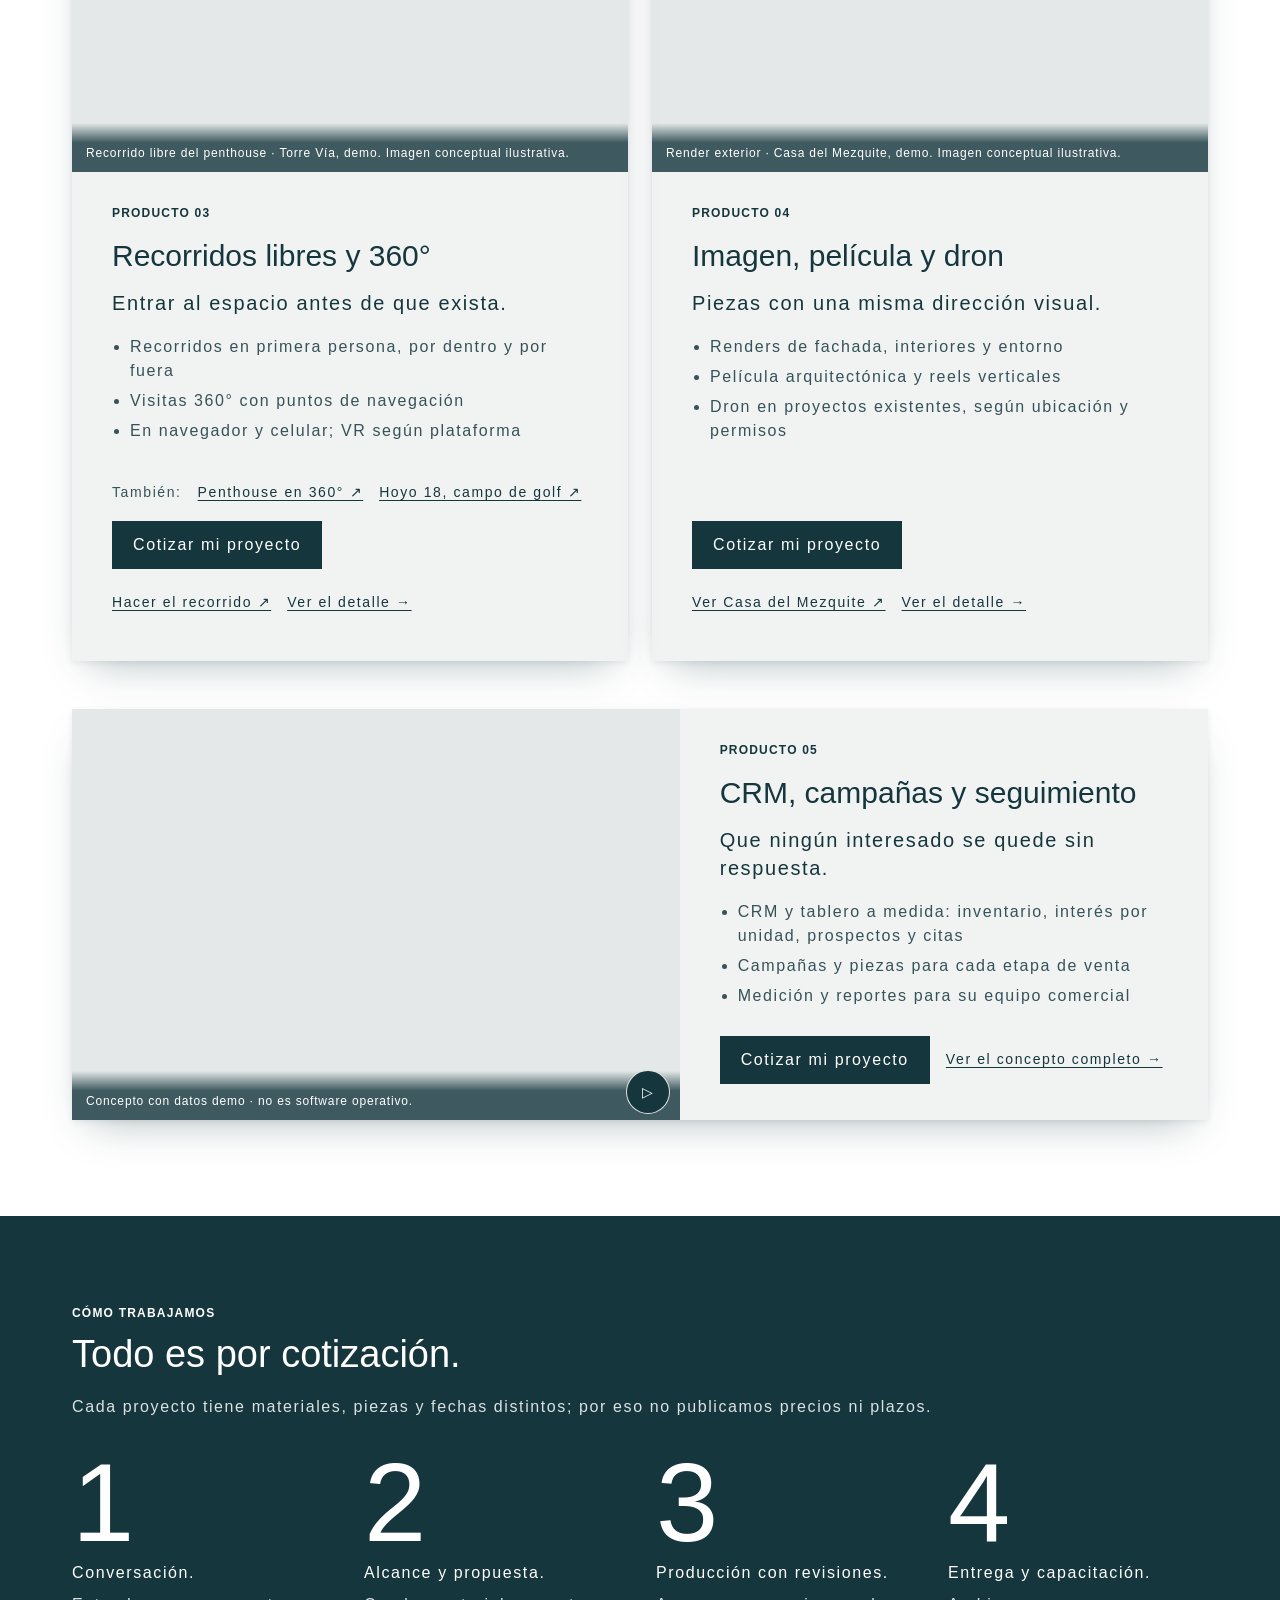
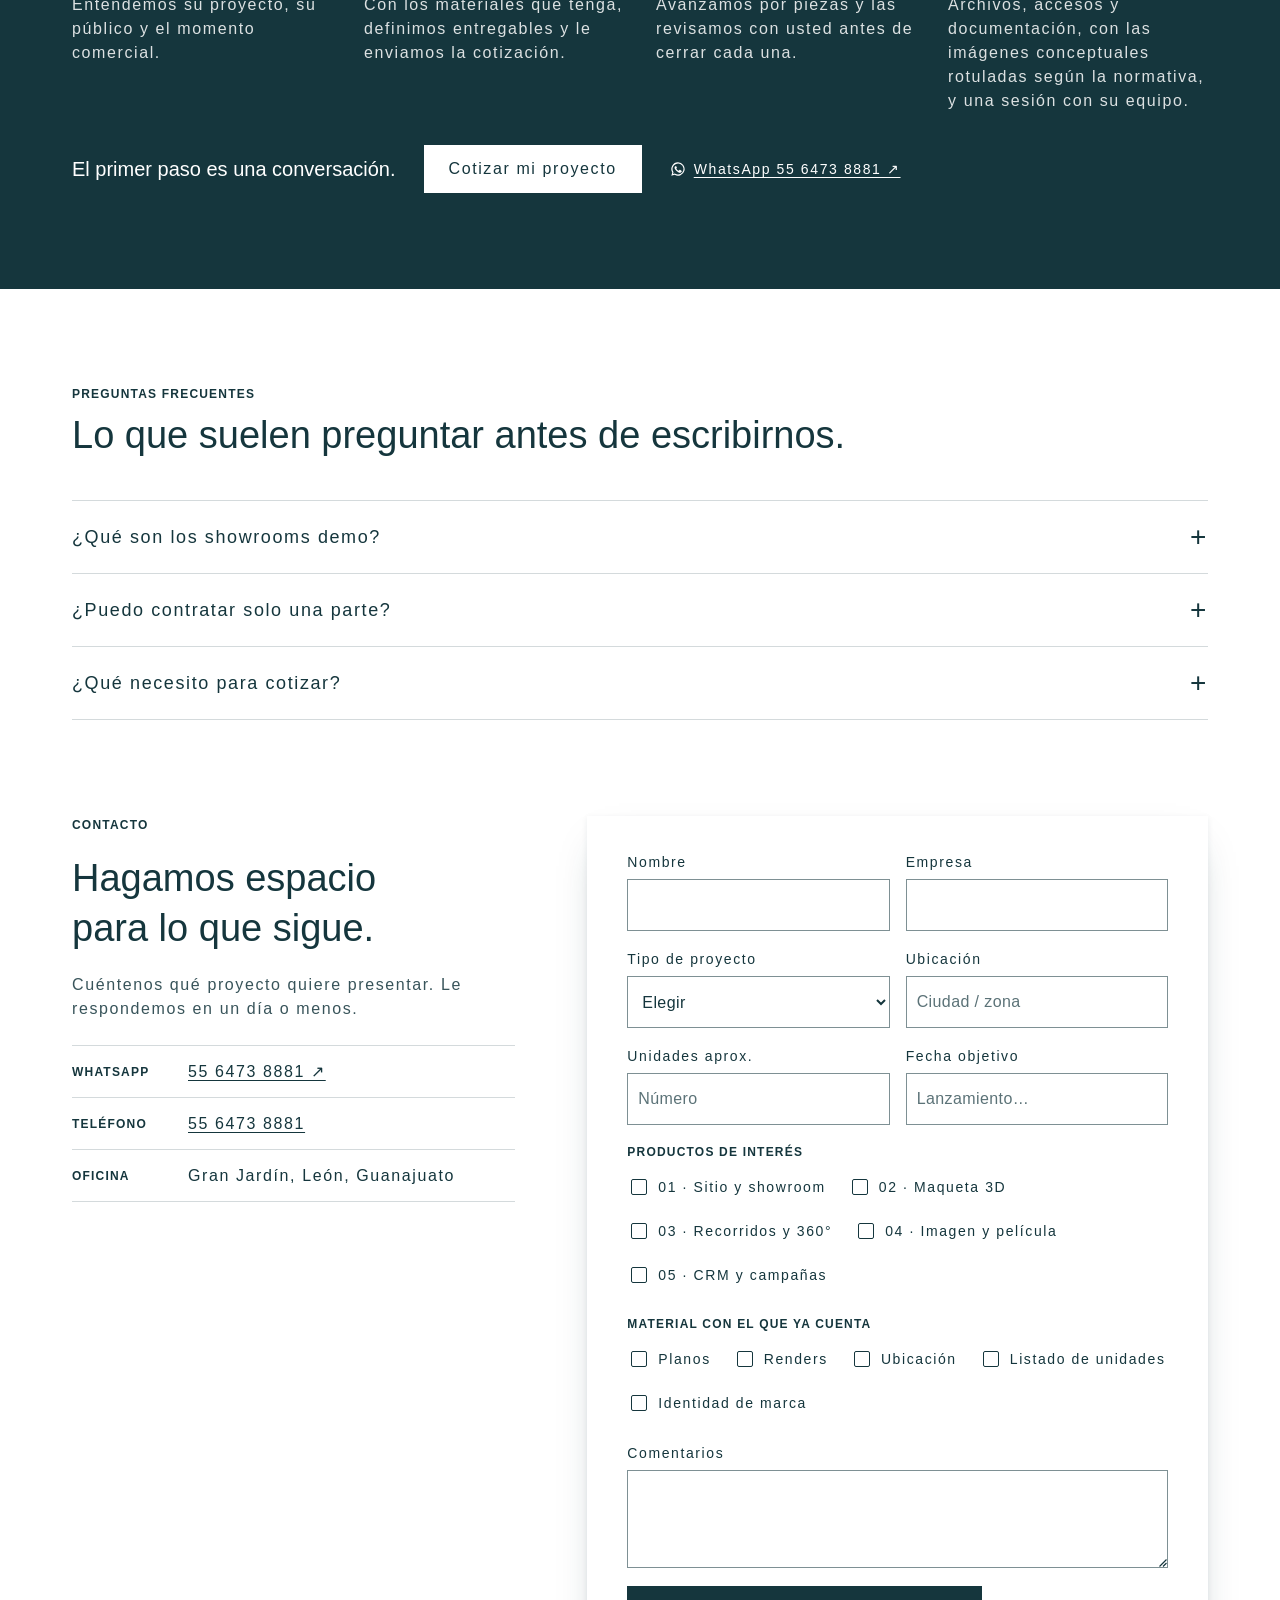
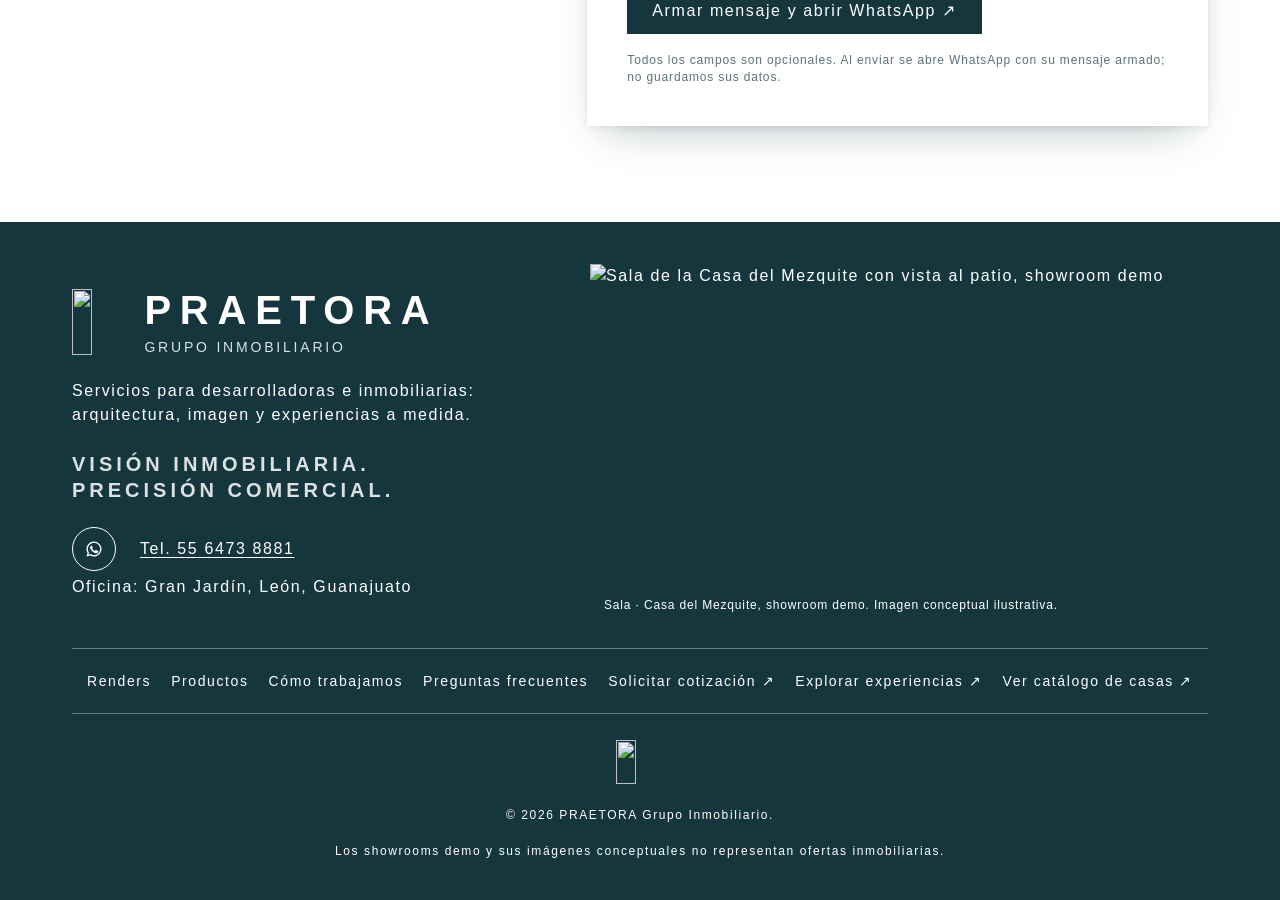
==== commit ee08c36f: "Entrada con ciudades, Invertir y Casa Granada sin negro; sin la nota interna en Desarrolladores Co-A" ====
--- a/desarrolladores/index.html
+++ b/desarrolladores/index.html
@@ -355,7 +355,7 @@
 <header class="header" id="arriba">
   <div class="utility">
     <div class="wrap utilityInner">
-      <span class="utilityNote">Maqueta · propuesta resumida para revisar con Mau</span>
+      
       <a href="../catalogo.html">Ver catálogo de casas ↗︎</a>
       <a href="tel:+525564738881">Tel. 55 6473 8881</a>
       <a href="https://wa.me/525564738881?text=Hola%2C%20conoc%C3%AD%20los%20servicios%20de%20PRAETORA%20para%20desarrolladoras%20e%20inmobiliarias.%20Me%20interesa%20cotizar%20la%20presentaci%C3%B3n%20de%20mi%20proyecto." target="_blank" rel="noopener noreferrer">WhatsApp ↗︎</a>
